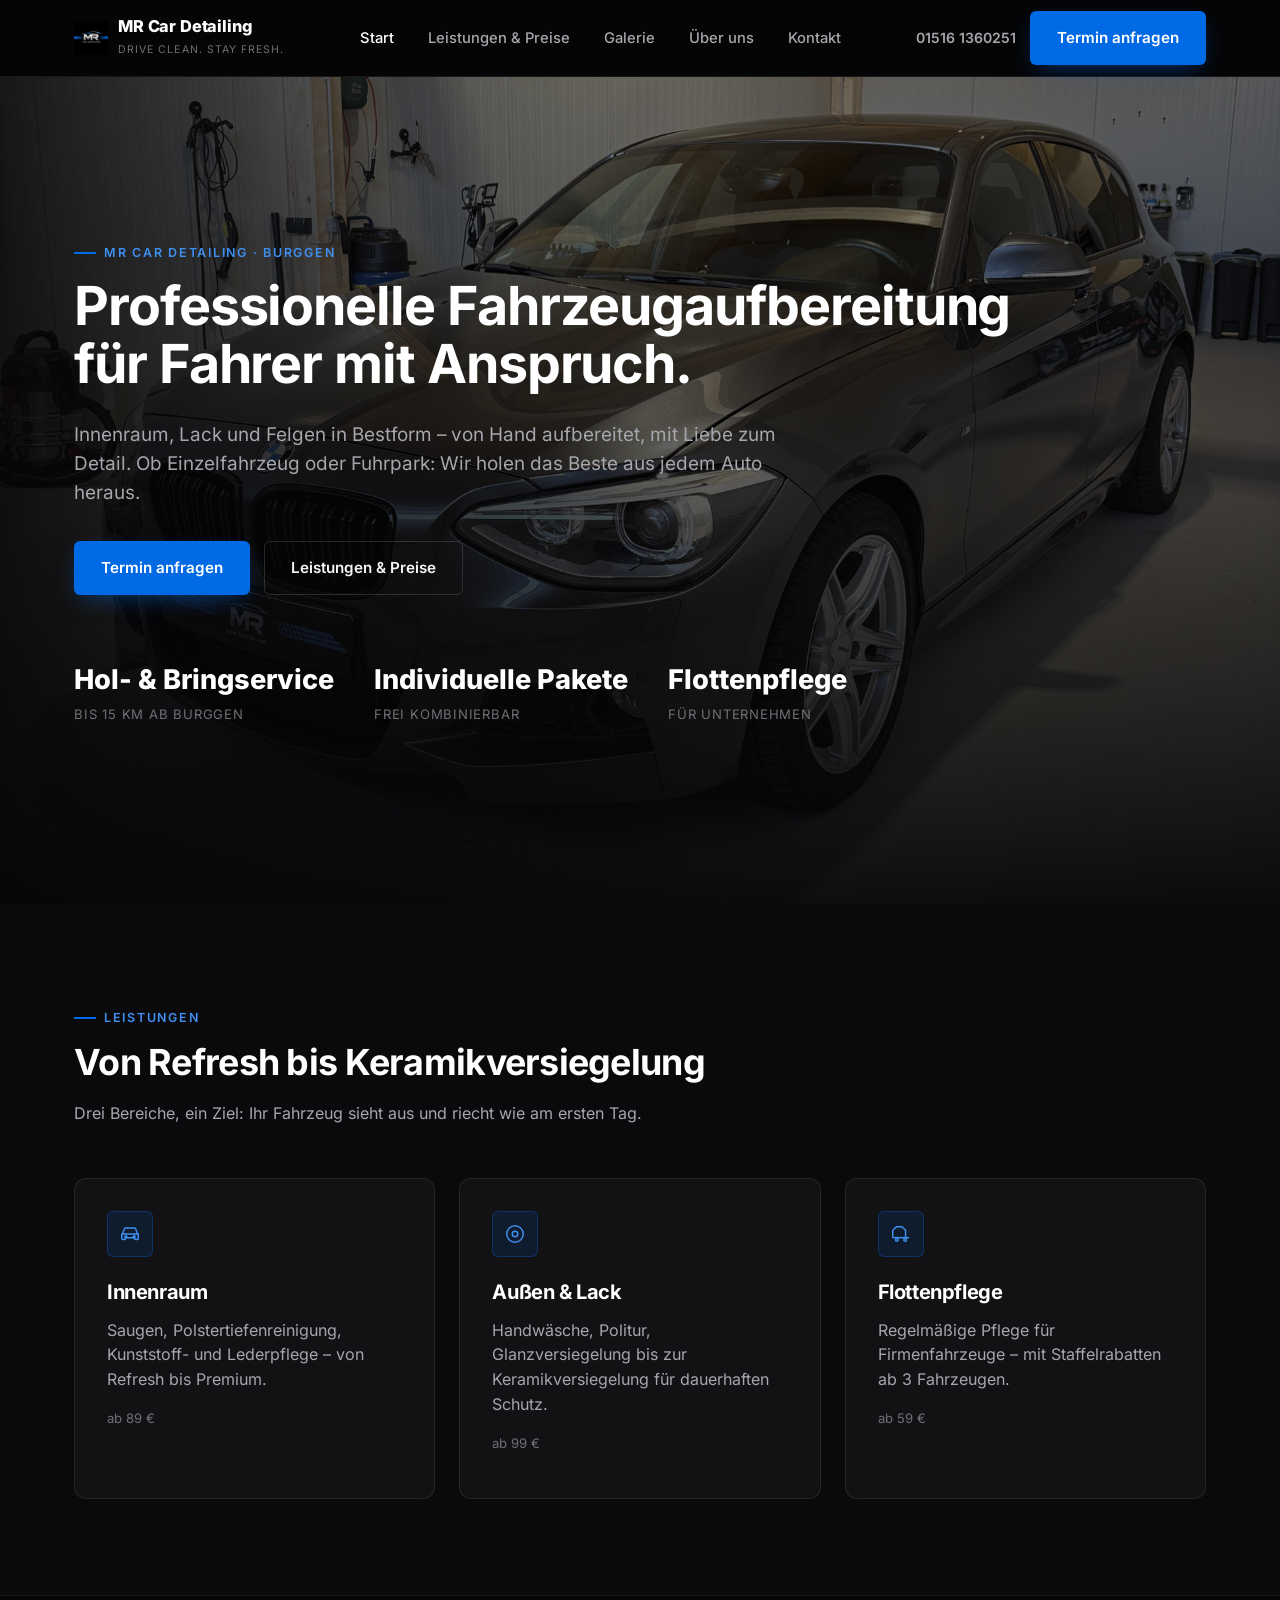
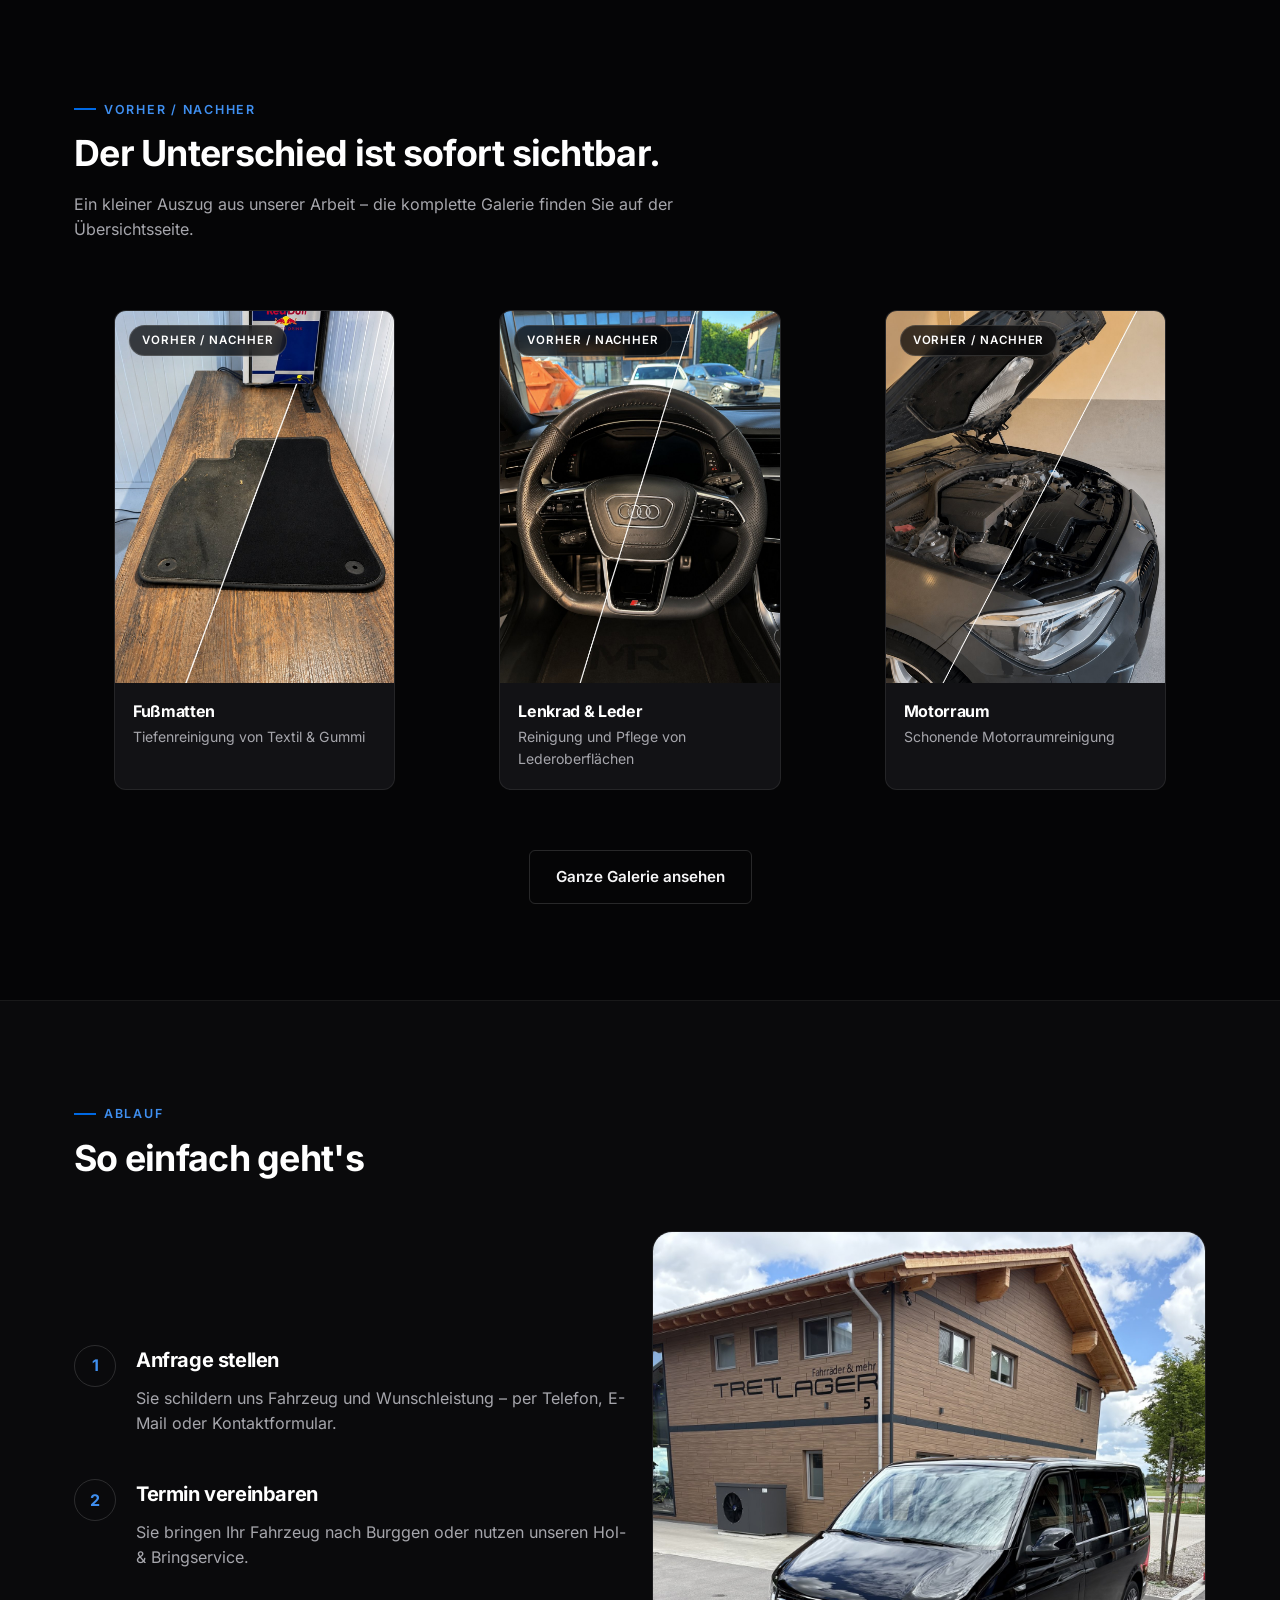
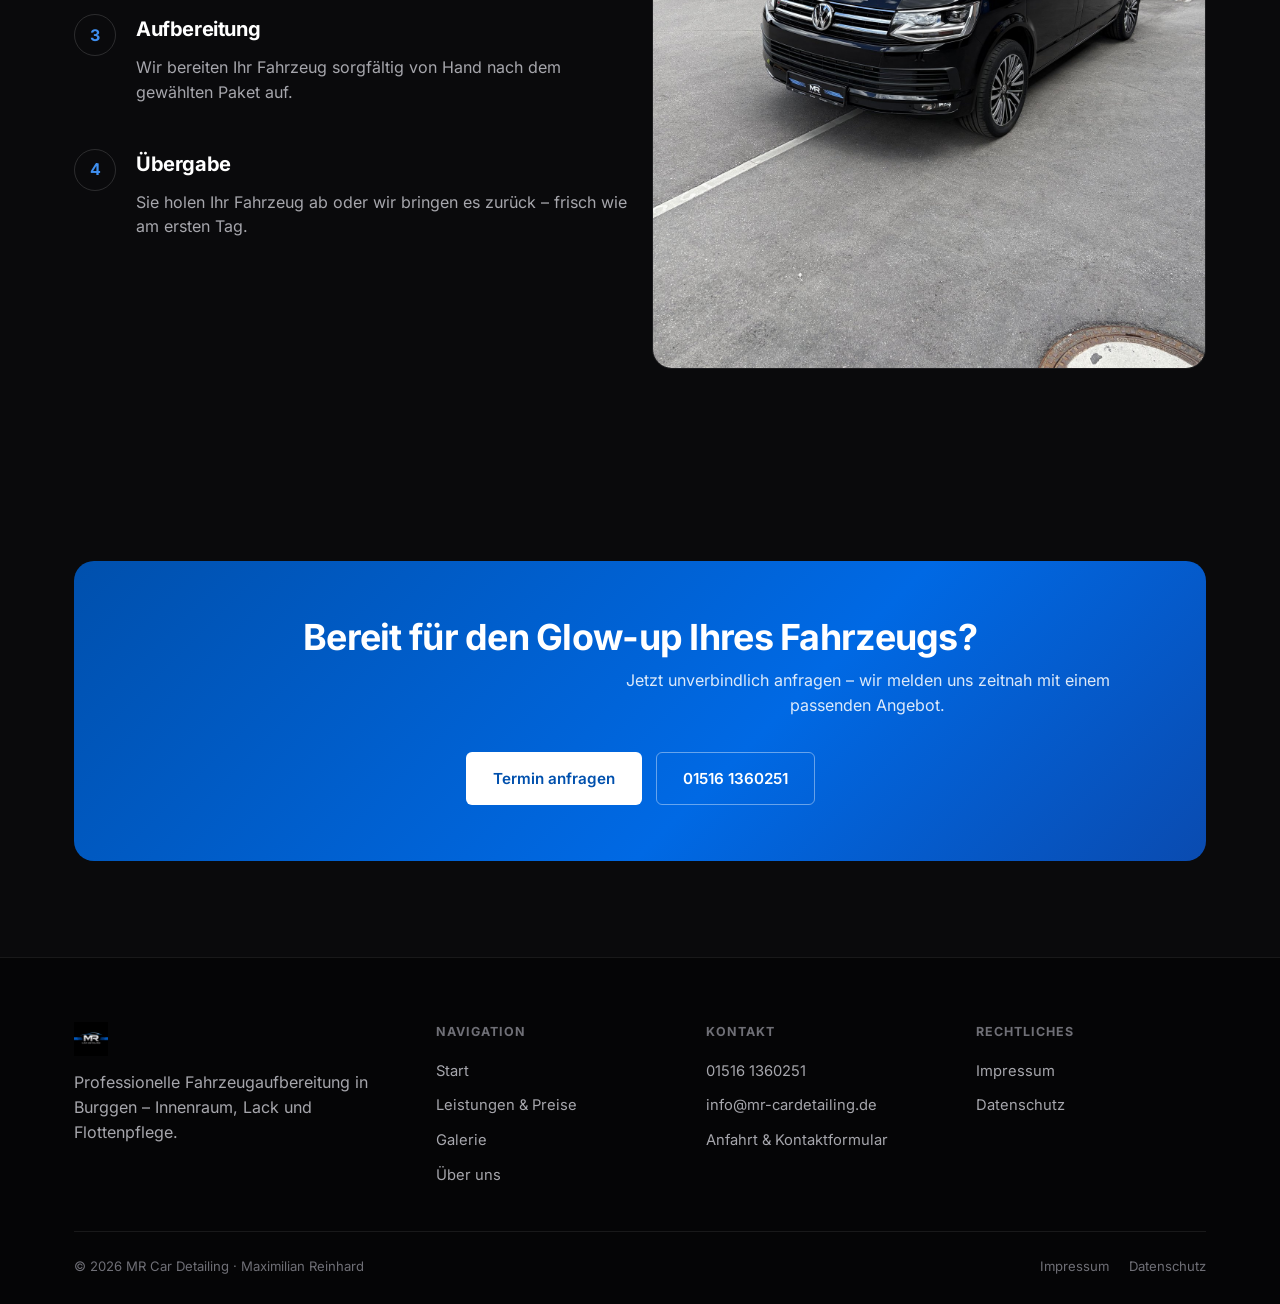
==== index.html @ b1532a8d "Add MR Car Detailing website Static HTML/CSS/JS site (no build step) with Start, Leistungen & Preise" ====
<!doctype html>
<html lang="de">
<head>
<meta charset="UTF-8">
<meta name="viewport" content="width=device-width, initial-scale=1.0">
<title>MR Car Detailing – Fahrzeugaufbereitung in Burggen</title>
<meta name="description" content="MR Car Detailing in Burggen: professionelle Innen- und Außenaufbereitung, Lackpflege, Keramikversiegelung und Flottenpflege. Mit Hol- & Bringservice.">
<link rel="icon" type="image/png" href="assets/img/logo/logo-dark.png">
<link rel="stylesheet" href="assets/css/fonts.css">
<link rel="stylesheet" href="assets/css/style.css">
</head>
<body>

<header class="site-header">
  <div class="container">
    <a href="index.html" class="brand">
      <img src="assets/img/logo/logo-dark.png" alt="MR Car Detailing Logo">
      <span class="stack">
        <span class="brand-name">MR Car Detailing</span>
        <span class="brand-tagline">Drive Clean. Stay Fresh.</span>
      </span>
    </a>
    <nav class="nav-links">
      <a href="index.html" class="active">Start</a>
      <a href="leistungen-preise.html">Leistungen &amp; Preise</a>
      <a href="galerie.html">Galerie</a>
      <a href="ueber-uns.html">Über uns</a>
      <a href="kontakt.html">Kontakt</a>
    </nav>
    <div class="nav-cta">
      <a class="nav-phone" href="tel:+4915161360251">01516 1360251</a>
      <a class="btn btn-primary" href="kontakt.html">Termin anfragen</a>
      <button class="nav-toggle" aria-label="Menü öffnen" aria-expanded="false">☰</button>
    </div>
  </div>
</header>
<div class="mobile-menu">
  <div class="container">
    <a href="index.html">Start</a>
    <a href="leistungen-preise.html">Leistungen &amp; Preise</a>
    <a href="galerie.html">Galerie</a>
    <a href="ueber-uns.html">Über uns</a>
    <a href="kontakt.html">Kontakt</a>
    <a href="tel:+4915161360251">01516 1360251</a>
  </div>
</div>

<main>

  <section class="hero">
    <div class="hero-bg">
      <img src="assets/img/hero/werkstatt-1.jpg" alt="Frisch aufbereitetes Fahrzeug in der Werkstatt von MR Car Detailing">
    </div>
    <div class="container hero-content">
      <span class="eyebrow">MR Car Detailing · Burggen</span>
      <h1>Professionelle Fahrzeugaufbereitung<br>für Fahrer mit Anspruch.</h1>
      <p class="lede">Innenraum, Lack und Felgen in Bestform – von Hand aufbereitet, mit Liebe zum Detail. Ob Einzelfahrzeug oder Fuhrpark: Wir holen das Beste aus jedem Auto heraus.</p>
      <div class="hero-actions">
        <a class="btn btn-primary" href="kontakt.html">Termin anfragen</a>
        <a class="btn btn-ghost" href="leistungen-preise.html">Leistungen &amp; Preise</a>
      </div>
      <div class="hero-stats">
        <div class="hero-stat"><strong>Hol- &amp; Bring­service</strong><span>bis 15 km ab Burggen</span></div>
        <div class="hero-stat"><strong>Individuelle Pakete</strong><span>frei kombinierbar</span></div>
        <div class="hero-stat"><strong>Flottenpflege</strong><span>für Unternehmen</span></div>
      </div>
    </div>
  </section>

  <section>
    <div class="container">
      <div class="section-head">
        <span class="eyebrow">Leistungen</span>
        <h2>Von Refresh bis Keramikversiegelung</h2>
        <p>Drei Bereiche, ein Ziel: Ihr Fahrzeug sieht aus und riecht wie am ersten Tag.</p>
      </div>
      <div class="grid grid-3">
        <div class="card">
          <div class="icon-badge">
            <svg viewBox="0 0 24 24" fill="none" stroke="currentColor" stroke-width="1.6"><path d="M4 12l1.5-5A2 2 0 0 1 7.4 5.5h9.2A2 2 0 0 1 18.5 7l1.5 5"/><path d="M3 12h18v5a1 1 0 0 1-1 1h-2a1 1 0 0 1-1-1v-1H7v1a1 1 0 0 1-1 1H4a1 1 0 0 1-1-1v-5Z"/><circle cx="7.5" cy="15" r="1"/><circle cx="16.5" cy="15" r="1"/></svg>
          </div>
          <h3>Innenraum</h3>
          <p>Saugen, Polstertiefenreinigung, Kunststoff- und Lederpflege – von Refresh bis Premium.</p>
          <p class="price-note">ab 89 €</p>
        </div>
        <div class="card">
          <div class="icon-badge">
            <svg viewBox="0 0 24 24" fill="none" stroke="currentColor" stroke-width="1.6"><circle cx="12" cy="12" r="9"/><circle cx="12" cy="12" r="3"/></svg>
          </div>
          <h3>Außen &amp; Lack</h3>
          <p>Handwäsche, Politur, Glanzversiegelung bis zur Keramikversiegelung für dauerhaften Schutz.</p>
          <p class="price-note">ab 99 €</p>
        </div>
        <div class="card">
          <div class="icon-badge">
            <svg viewBox="0 0 24 24" fill="none" stroke="currentColor" stroke-width="1.6"><path d="M3 16V8l4-4h6l4 4v8"/><path d="M3 16h18"/><circle cx="7.5" cy="18.5" r="1.5"/><circle cx="16.5" cy="18.5" r="1.5"/></svg>
          </div>
          <h3>Flottenpflege</h3>
          <p>Regelmäßige Pflege für Firmenfahrzeuge – mit Staffelrabatten ab 3 Fahrzeugen.</p>
          <p class="price-note">ab 59 €</p>
        </div>
      </div>
    </div>
  </section>

  <section class="section-alt">
    <div class="container">
      <div class="section-head">
        <span class="eyebrow">Vorher / Nachher</span>
        <h2>Der Unterschied ist sofort sichtbar.</h2>
        <p>Ein kleiner Auszug aus unserer Arbeit – die komplette Galerie finden Sie auf der Übersichtsseite.</p>
      </div>
      <div class="grid grid-3">
        <figure class="ba-figure">
          <span class="ba-tag">Vorher / Nachher</span>
          <img src="assets/img/gallery/vorher-nachher-fussmatte.jpg" alt="Fußmatte vor und nach der Aufbereitung">
          <figcaption class="ba-caption"><h3>Fußmatten</h3><p>Tiefenreinigung von Textil &amp; Gummi</p></figcaption>
        </figure>
        <figure class="ba-figure">
          <span class="ba-tag">Vorher / Nachher</span>
          <img src="assets/img/gallery/vorher-nachher-lenkrad.jpg" alt="Lenkrad vor und nach der Lederaufbereitung">
          <figcaption class="ba-caption"><h3>Lenkrad &amp; Leder</h3><p>Reinigung und Pflege von Lederoberflächen</p></figcaption>
        </figure>
        <figure class="ba-figure">
          <span class="ba-tag">Vorher / Nachher</span>
          <img src="assets/img/gallery/vorher-nachher-motorraum.jpg" alt="Motorraum vor und nach der Reinigung">
          <figcaption class="ba-caption"><h3>Motorraum</h3><p>Schonende Motorraumreinigung</p></figcaption>
        </figure>
      </div>
      <div class="text-center" style="margin-top:44px;">
        <a class="btn btn-ghost" href="galerie.html">Ganze Galerie ansehen</a>
      </div>
    </div>
  </section>

  <section>
    <div class="container">
      <div class="section-head">
        <span class="eyebrow">Ablauf</span>
        <h2>So einfach geht's</h2>
      </div>
      <div class="grid grid-2" style="align-items:center;">
        <div class="steps">
          <div class="step">
            <div class="step-num">1</div>
            <div><h3>Anfrage stellen</h3><p>Sie schildern uns Fahrzeug und Wunschleistung – per Telefon, E-Mail oder Kontaktformular.</p></div>
          </div>
          <div class="step">
            <div class="step-num">2</div>
            <div><h3>Termin vereinbaren</h3><p>Sie bringen Ihr Fahrzeug nach Burggen oder nutzen unseren Hol- &amp; Bringservice.</p></div>
          </div>
          <div class="step">
            <div class="step-num">3</div>
            <div><h3>Aufbereitung</h3><p>Wir bereiten Ihr Fahrzeug sorgfältig von Hand nach dem gewählten Paket auf.</p></div>
          </div>
          <div class="step">
            <div class="step-num">4</div>
            <div><h3>Übergabe</h3><p>Sie holen Ihr Fahrzeug ab oder wir bringen es zurück – frisch wie am ersten Tag.</p></div>
          </div>
        </div>
        <div class="wide-figure">
          <img src="assets/img/gallery/vw-aussen.jpg" alt="Aufbereitetes Fahrzeug von MR Car Detailing">
        </div>
      </div>
    </div>
  </section>

  <section>
    <div class="container">
      <div class="cta-band">
        <h2>Bereit für den Glow-up Ihres Fahrzeugs?</h2>
        <p>Jetzt unverbindlich anfragen – wir melden uns zeitnah mit einem passenden Angebot.</p>
        <div class="hero-actions" style="justify-content:center;">
          <a class="btn btn-primary" href="kontakt.html">Termin anfragen</a>
          <a class="btn btn-ghost" href="tel:+4915161360251">01516 1360251</a>
        </div>
      </div>
    </div>
  </section>

</main>

<footer class="site-footer">
  <div class="container">
    <div class="footer-grid">
      <div>
        <a href="index.html" class="brand" style="margin-bottom:14px;">
          <img src="assets/img/logo/logo-dark.png" alt="MR Car Detailing Logo">
        </a>
        <p style="max-width:32ch;">Professionelle Fahrzeugaufbereitung in Burggen – Innenraum, Lack und Flottenpflege.</p>
      </div>
      <div>
        <h4>Navigation</h4>
        <ul>
          <li><a href="index.html">Start</a></li>
          <li><a href="leistungen-preise.html">Leistungen &amp; Preise</a></li>
          <li><a href="galerie.html">Galerie</a></li>
          <li><a href="ueber-uns.html">Über uns</a></li>
        </ul>
      </div>
      <div>
        <h4>Kontakt</h4>
        <ul>
          <li><a href="tel:+4915161360251">01516 1360251</a></li>
          <li><a href="mailto:info@mr-cardetailing.de">info@mr-cardetailing.de</a></li>
          <li><a href="kontakt.html">Anfahrt &amp; Kontaktformular</a></li>
        </ul>
      </div>
      <div>
        <h4>Rechtliches</h4>
        <ul>
          <li><a href="impressum.html">Impressum</a></li>
          <li><a href="datenschutz.html">Datenschutz</a></li>
        </ul>
      </div>
    </div>
    <div class="footer-bottom">
      <span>© <span id="year"></span> MR Car Detailing · Maximilian Reinhard</span>
      <nav><a href="impressum.html">Impressum</a><a href="datenschutz.html">Datenschutz</a></nav>
    </div>
  </div>
</footer>

<script>document.getElementById("year").textContent = new Date().getFullYear();</script>
<script src="assets/js/main.js"></script>
</body>
</html>
---- assets/css/fonts.css ----
/* Inter — self-hosted (SIL OFL 1.1, see assets/fonts/OFL.txt), variable font instanced per weight */
@font-face {
  font-family: "Inter";
  font-style: normal;
  font-weight: 300 800;
  font-display: swap;
  src: url("../fonts/inter-latin.woff2") format("woff2");
  unicode-range: U+0000-00FF, U+0131, U+0152-0153, U+02BB-02BC, U+02C6, U+02DA, U+02DC, U+2000-206F, U+2074, U+20AC, U+2122, U+2191, U+2193, U+2212, U+2215, U+FEFF, U+FFFD;
}
@font-face {
  font-family: "Inter";
  font-style: normal;
  font-weight: 300 800;
  font-display: swap;
  src: url("../fonts/inter-latin-ext.woff2") format("woff2");
  unicode-range: U+0100-024F, U+0259, U+1E00-1EFF, U+2020, U+20A0-20AB, U+20AD-20CF, U+2113, U+2C60-2C7F, U+A720-A7FF;
}
---- assets/css/style.css ----
/* ===========================================================
   MR Car Detailing — Design Tokens & Base Styles
   =========================================================== */

:root {
  /* Brand colors (extracted from logo) */
  --brand-blue: #0069e4;
  --brand-blue-light: #3f8ff0;
  --brand-blue-dark: #0050ad;
  --chrome-100: #f2f2f3;
  --chrome-300: #d6d6d9;
  --chrome-500: #a9a9ae;

  /* Surface tones — avoid pure #000 to prevent OLED smear / keep depth */
  --bg-deep: #050506;
  --bg-base: #0a0a0c;
  --bg-elevated: #121215;
  --bg-elevated-2: #1a1a1e;
  --border-hairline: rgba(255, 255, 255, 0.08);
  --border-hairline-strong: rgba(255, 255, 255, 0.14);

  --fg: #f5f5f6;
  --fg-muted: #a6a6ac;
  --fg-faint: #6f6f76;

  --radius-sm: 6px;
  --radius-md: 12px;
  --radius-lg: 20px;

  --shadow-card: 0 1px 2px rgba(0, 0, 0, 0.4), 0 12px 32px -12px rgba(0, 0, 0, 0.55);
  --ease: cubic-bezier(0.16, 1, 0.3, 1);

  --container: 1180px;

  font-family: "Inter", -apple-system, BlinkMacSystemFont, "Segoe UI", sans-serif;
}

* { box-sizing: border-box; }
html { scroll-behavior: smooth; }

body {
  margin: 0;
  background: var(--bg-base);
  color: var(--fg);
  font-family: "Inter", -apple-system, BlinkMacSystemFont, "Segoe UI", sans-serif;
  -webkit-font-smoothing: antialiased;
  line-height: 1.55;
}

img { max-width: 100%; display: block; }

a { color: inherit; text-decoration: none; }

.container {
  width: 100%;
  max-width: var(--container);
  margin-inline: auto;
  padding-inline: 24px;
}

h1, h2, h3, h4 {
  font-weight: 700;
  letter-spacing: -0.02em;
  margin: 0 0 0.5em;
  color: #ffffff;
}

h1 { font-size: clamp(2.1rem, 4.2vw, 3.4rem); line-height: 1.08; }
h2 { font-size: clamp(1.6rem, 2.8vw, 2.3rem); line-height: 1.15; }
h3 { font-size: 1.25rem; }

p { color: var(--fg-muted); margin: 0 0 1em; }

.eyebrow {
  display: inline-flex;
  align-items: center;
  gap: 8px;
  font-size: 0.78rem;
  font-weight: 600;
  letter-spacing: 0.14em;
  text-transform: uppercase;
  color: var(--brand-blue-light);
  margin-bottom: 14px;
}
.eyebrow::before {
  content: "";
  width: 22px;
  height: 2px;
  background: var(--brand-blue);
  display: inline-block;
}

.lede {
  font-size: 1.1rem;
  color: var(--fg-muted);
  max-width: 60ch;
}

/* ---------- Buttons ---------- */
.btn {
  display: inline-flex;
  align-items: center;
  justify-content: center;
  gap: 8px;
  padding: 14px 26px;
  border-radius: var(--radius-sm);
  font-weight: 600;
  font-size: 0.95rem;
  border: 1px solid transparent;
  cursor: pointer;
  transition: transform 0.2s var(--ease), background 0.2s var(--ease), border-color 0.2s var(--ease), color .2s var(--ease);
  white-space: nowrap;
}
.btn:active { transform: scale(0.97); }

.btn-primary {
  background: var(--brand-blue);
  color: #fff;
  box-shadow: 0 8px 24px -8px rgba(0, 105, 228, 0.55);
}
.btn-primary:hover { background: var(--brand-blue-light); }

.btn-ghost {
  background: transparent;
  border-color: var(--border-hairline-strong);
  color: var(--fg);
}
.btn-ghost:hover { border-color: var(--brand-blue-light); color: var(--brand-blue-light); }

.btn-block { width: 100%; }

/* ---------- Header ---------- */
.site-header {
  position: sticky;
  top: 0;
  z-index: 50;
  background: rgba(5, 5, 6, 0.78);
  backdrop-filter: blur(14px) saturate(140%);
  border-bottom: 1px solid var(--border-hairline);
}
.site-header .container {
  display: flex;
  align-items: center;
  justify-content: space-between;
  height: 76px;
}
.brand { display: flex; align-items: center; gap: 10px; }
.brand img { height: 34px; width: auto; }
.brand-name {
  font-weight: 800;
  font-size: 1.02rem;
  letter-spacing: -0.01em;
  color: #fff;
  line-height: 1.1;
}
.brand-tagline {
  font-size: 0.66rem;
  color: var(--fg-faint);
  text-transform: uppercase;
  letter-spacing: 0.1em;
}

.nav-links {
  display: flex;
  align-items: center;
  gap: 2px;
}
.nav-links a {
  padding: 10px 16px;
  font-size: 0.92rem;
  font-weight: 500;
  color: var(--fg-muted);
  border-radius: var(--radius-sm);
  transition: color .2s var(--ease), background .2s var(--ease);
}
.nav-links a:hover { color: #fff; background: var(--bg-elevated); }
.nav-links a.active { color: #fff; }

.nav-cta { display: flex; align-items: center; gap: 14px; }
.nav-phone {
  display: none;
  font-size: 0.88rem;
  font-weight: 600;
  color: var(--fg-muted);
}

.nav-toggle {
  display: none;
  background: none;
  border: 1px solid var(--border-hairline-strong);
  border-radius: var(--radius-sm);
  width: 42px;
  height: 42px;
  color: #fff;
  font-size: 1.2rem;
  cursor: pointer;
}

@media (min-width: 860px) {
  .nav-phone { display: inline; }
}

@media (max-width: 900px) {
  .nav-links { display: none; }
  .nav-toggle { display: inline-flex; align-items: center; justify-content: center; }
}

.mobile-menu {
  display: none;
  border-bottom: 1px solid var(--border-hairline);
  background: var(--bg-deep);
}
.mobile-menu.open { display: block; }
.mobile-menu .container { padding-block: 10px; display: flex; flex-direction: column; }
.mobile-menu a {
  padding: 14px 4px;
  border-bottom: 1px solid var(--border-hairline);
  font-weight: 500;
  color: var(--fg-muted);
}
.mobile-menu a:last-child { border-bottom: none; }

/* ---------- Sections ---------- */
section { padding: 96px 0; }
.section-tight { padding: 64px 0; }
.section-alt { background: var(--bg-deep); border-top: 1px solid var(--border-hairline); border-bottom: 1px solid var(--border-hairline); }

.section-head { max-width: 640px; margin-bottom: 52px; }
.section-head.center { margin-inline: auto; text-align: center; }
.section-head.center .eyebrow::before { display: none; }

/* ---------- Hero ---------- */
.hero {
  position: relative;
  min-height: 92vh;
  display: flex;
  align-items: center;
  overflow: hidden;
  padding-top: 76px;
}
.hero-bg {
  position: absolute;
  inset: 0;
  z-index: 0;
}
.hero-bg img {
  width: 100%;
  height: 100%;
  object-fit: cover;
  object-position: center 60%;
}
.hero-bg::after {
  content: "";
  position: absolute;
  inset: 0;
  background:
    linear-gradient(180deg, rgba(5,5,6,0.32) 0%, rgba(5,5,6,0.55) 45%, rgba(5,5,6,0.95) 100%),
    linear-gradient(90deg, rgba(5,5,6,0.88) 0%, rgba(5,5,6,0.15) 55%, rgba(5,5,6,0.4) 100%);
}
.hero-content { position: relative; z-index: 1; padding-block: 40px; }
.hero-content .lede { font-size: 1.18rem; }
.hero-actions { display: flex; gap: 14px; margin-top: 34px; flex-wrap: wrap; }

.hero-stats {
  display: flex;
  gap: 40px;
  margin-top: 64px;
  flex-wrap: wrap;
}
.hero-stat strong {
  display: block;
  font-size: 1.7rem;
  font-weight: 800;
  color: #fff;
}
.hero-stat span {
  font-size: 0.82rem;
  color: var(--fg-faint);
  text-transform: uppercase;
  letter-spacing: 0.06em;
}

/* ---------- Cards / Grids ---------- */
.grid { display: grid; gap: 24px; }
.grid-3 { grid-template-columns: repeat(3, 1fr); }
.grid-2 { grid-template-columns: repeat(2, 1fr); }
@media (max-width: 860px) {
  .grid-3 { grid-template-columns: 1fr; }
  .grid-2 { grid-template-columns: 1fr; }
}

.card {
  background: var(--bg-elevated);
  border: 1px solid var(--border-hairline);
  border-radius: var(--radius-md);
  padding: 32px;
  transition: border-color .25s var(--ease), transform .25s var(--ease);
}
.card:hover { border-color: var(--border-hairline-strong); transform: translateY(-2px); }

.icon-badge {
  width: 46px;
  height: 46px;
  border-radius: var(--radius-sm);
  background: rgba(0, 105, 228, 0.12);
  border: 1px solid rgba(0, 105, 228, 0.3);
  display: flex;
  align-items: center;
  justify-content: center;
  color: var(--brand-blue-light);
  margin-bottom: 20px;
}
.icon-badge svg { width: 22px; height: 22px; }

/* ---------- Before / After ---------- */
.ba-figure {
  position: relative;
  border-radius: var(--radius-md);
  overflow: hidden;
  border: 1px solid var(--border-hairline);
  background: var(--bg-elevated);
}
.ba-figure img { width: 100%; aspect-ratio: 3/4; object-fit: cover; }
.ba-tag {
  position: absolute;
  top: 14px;
  left: 14px;
  background: rgba(5,5,6,0.72);
  backdrop-filter: blur(6px);
  border: 1px solid var(--border-hairline-strong);
  color: #fff;
  font-size: 0.72rem;
  font-weight: 600;
  letter-spacing: 0.08em;
  text-transform: uppercase;
  padding: 6px 12px;
  border-radius: 100px;
}
.ba-tag.after { left: auto; right: 14px; background: rgba(0, 105, 228, 0.85); border-color: transparent; }
.ba-caption { padding: 16px 18px 20px; }
.ba-caption h3 { font-size: 1rem; margin-bottom: 2px; }
.ba-caption p { font-size: 0.88rem; margin: 0; }

.wide-figure { border-radius: var(--radius-lg); overflow: hidden; border: 1px solid var(--border-hairline); }
.wide-figure img { width: 100%; object-fit: cover; }

/* ---------- Pricing ---------- */
.price-table {
  width: 100%;
  border-collapse: collapse;
  background: var(--bg-elevated);
  border: 1px solid var(--border-hairline);
  border-radius: var(--radius-md);
  overflow: hidden;
}
.price-table caption {
  text-align: left;
  padding: 22px 26px 4px;
  font-weight: 700;
  font-size: 1.05rem;
  color: #fff;
}
.price-table th, .price-table td {
  text-align: left;
  padding: 16px 26px;
  border-top: 1px solid var(--border-hairline);
  font-size: 0.95rem;
}
.price-table thead th {
  color: var(--fg-faint);
  font-weight: 500;
  font-size: 0.78rem;
  text-transform: uppercase;
  letter-spacing: 0.06em;
  border-top: none;
}
.price-table td.price {
  text-align: right;
  font-weight: 700;
  color: #fff;
  font-variant-numeric: tabular-nums;
  white-space: nowrap;
}
.price-table td.name { color: var(--fg); font-weight: 500; }
.price-note { font-size: 0.82rem; color: var(--fg-faint); margin-top: 4px; }

.price-block { margin-bottom: 40px; }
.price-block:last-child { margin-bottom: 0; }

.tag-list { display: flex; flex-wrap: wrap; gap: 10px; margin-top: 18px; }
.tag-chip {
  font-size: 0.85rem;
  padding: 9px 16px;
  border-radius: 100px;
  background: var(--bg-elevated);
  border: 1px solid var(--border-hairline);
  color: var(--fg-muted);
}
.tag-chip strong { color: #fff; font-weight: 700; }

/* ---------- Steps ---------- */
.steps { counter-reset: step; display: grid; gap: 28px; }
.step { display: flex; gap: 20px; }
.step-num {
  flex: none;
  width: 42px;
  height: 42px;
  border-radius: 50%;
  border: 1px solid var(--border-hairline-strong);
  display: flex;
  align-items: center;
  justify-content: center;
  font-weight: 700;
  color: var(--brand-blue-light);
}

/* ---------- CTA band ---------- */
.cta-band {
  background: linear-gradient(135deg, var(--brand-blue-dark), var(--brand-blue) 60%, #0a4bb0);
  border-radius: var(--radius-lg);
  padding: 56px;
  text-align: center;
  position: relative;
  overflow: hidden;
}
.cta-band h2 { color: #fff; margin-bottom: 10px; }
.cta-band p { color: rgba(255,255,255,0.86); max-width: 52ch; margin-inline: auto 1.4em; }
.cta-band .btn-primary { background: #fff; color: var(--brand-blue-dark); box-shadow: none; }
.cta-band .btn-primary:hover { background: var(--chrome-100); }
.cta-band .btn-ghost { border-color: rgba(255,255,255,0.4); color: #fff; }
.cta-band .btn-ghost:hover { border-color: #fff; color: #fff; background: rgba(255,255,255,0.08); }

/* ---------- Footer ---------- */
.site-footer {
  border-top: 1px solid var(--border-hairline);
  background: var(--bg-deep);
  padding: 64px 0 28px;
}
.footer-grid {
  display: grid;
  grid-template-columns: 1.4fr 1fr 1fr 1fr;
  gap: 40px;
  padding-bottom: 44px;
}
@media (max-width: 860px) {
  .footer-grid { grid-template-columns: 1fr 1fr; }
}
.footer-grid h4 {
  color: var(--fg-faint);
  font-size: 0.78rem;
  text-transform: uppercase;
  letter-spacing: 0.08em;
  margin-bottom: 16px;
}
.footer-grid ul { list-style: none; margin: 0; padding: 0; display: flex; flex-direction: column; gap: 10px; }
.footer-grid a { color: var(--fg-muted); font-size: 0.92rem; }
.footer-grid a:hover { color: #fff; }
.footer-bottom {
  border-top: 1px solid var(--border-hairline);
  padding-top: 24px;
  display: flex;
  justify-content: space-between;
  flex-wrap: wrap;
  gap: 12px;
  font-size: 0.82rem;
  color: var(--fg-faint);
}
.footer-bottom a { color: var(--fg-faint); }
.footer-bottom a:hover { color: #fff; }
.footer-bottom nav { display: flex; gap: 20px; flex-wrap: wrap; }

/* ---------- Page header (inner pages) ---------- */
.page-header {
  padding: 168px 0 64px;
  border-bottom: 1px solid var(--border-hairline);
  background:
    radial-gradient(ellipse 900px 500px at 15% 0%, rgba(0,105,228,0.16), transparent 60%),
    var(--bg-deep);
}
.breadcrumb { font-size: 0.85rem; color: var(--fg-faint); margin-bottom: 18px; }
.breadcrumb a:hover { color: var(--brand-blue-light); }

/* ---------- Legal pages ---------- */
.legal-content { max-width: 760px; }
.legal-content h2 { margin-top: 2em; font-size: 1.35rem; }
.legal-content h3 { margin-top: 1.4em; font-size: 1.05rem; color: #fff; }
.legal-content p, .legal-content li { color: var(--fg-muted); }
.legal-content ul { padding-left: 1.2em; }
.legal-content a { color: var(--brand-blue-light); text-decoration: underline; text-underline-offset: 3px; }

/* ---------- Contact page ---------- */
.contact-grid {
  display: grid;
  grid-template-columns: 1fr 1fr;
  gap: 48px;
  align-items: start;
}
@media (max-width: 900px) { .contact-grid { grid-template-columns: 1fr; } }

.info-row { display: flex; gap: 16px; padding: 18px 0; border-top: 1px solid var(--border-hairline); }
.info-row:first-child { border-top: none; }
.info-row .icon-badge { margin-bottom: 0; }
.info-row h3 { margin-bottom: 2px; font-size: 0.98rem; }
.info-row p { margin: 0; font-size: 0.92rem; }

form.contact-form { display: grid; gap: 16px; }
.form-row { display: grid; grid-template-columns: 1fr 1fr; gap: 16px; }
@media (max-width: 560px) { .form-row { grid-template-columns: 1fr; } }
label { font-size: 0.85rem; font-weight: 500; color: var(--fg-muted); display: block; margin-bottom: 6px; }
input, select, textarea {
  width: 100%;
  background: var(--bg-elevated);
  border: 1px solid var(--border-hairline-strong);
  border-radius: var(--radius-sm);
  padding: 13px 14px;
  color: #fff;
  font-family: inherit;
  font-size: 0.95rem;
}
input:focus, select:focus, textarea:focus {
  outline: none;
  border-color: var(--brand-blue);
  box-shadow: 0 0 0 3px rgba(0,105,228,0.22);
}
textarea { resize: vertical; min-height: 120px; }
.form-note { font-size: 0.8rem; color: var(--fg-faint); }

/* ---------- Utilities ---------- */
.mt-0 { margin-top: 0; }
.text-center { text-align: center; }
.stack { display: flex; flex-direction: column; gap: 6px; }
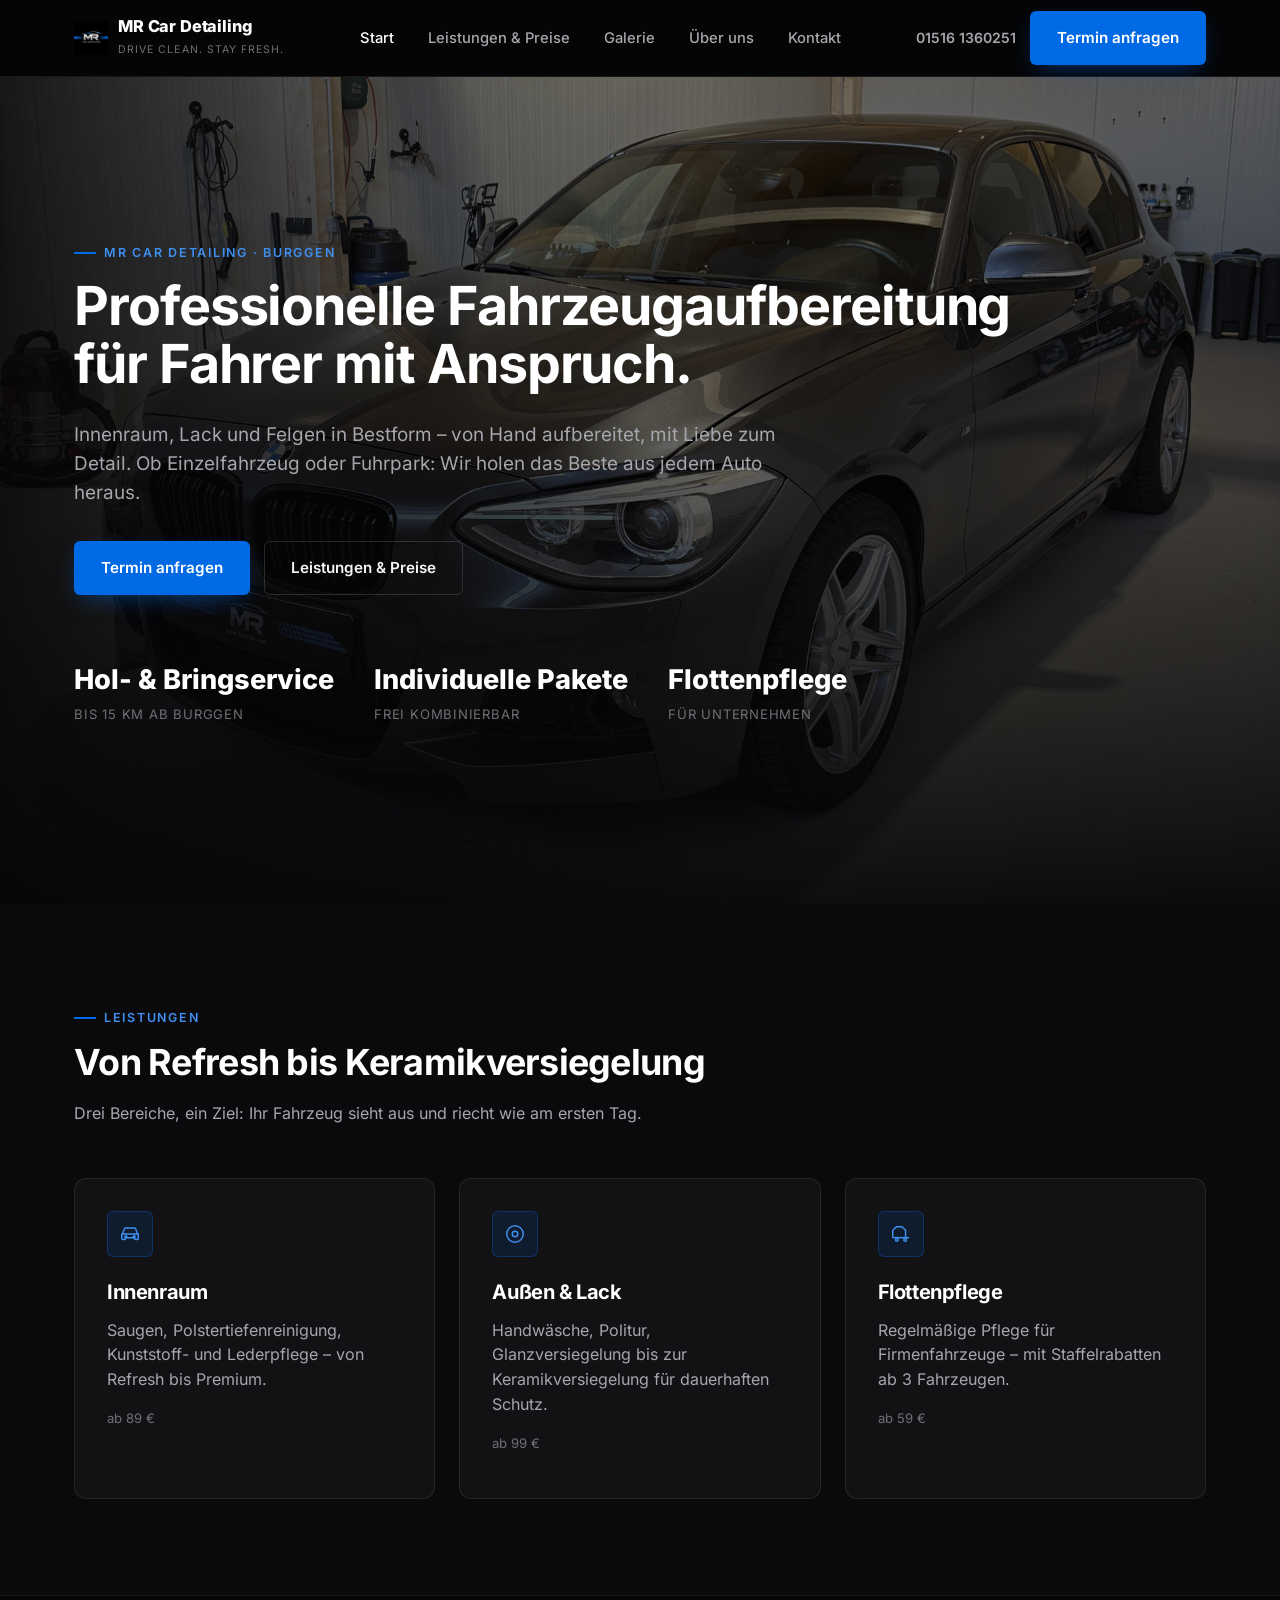
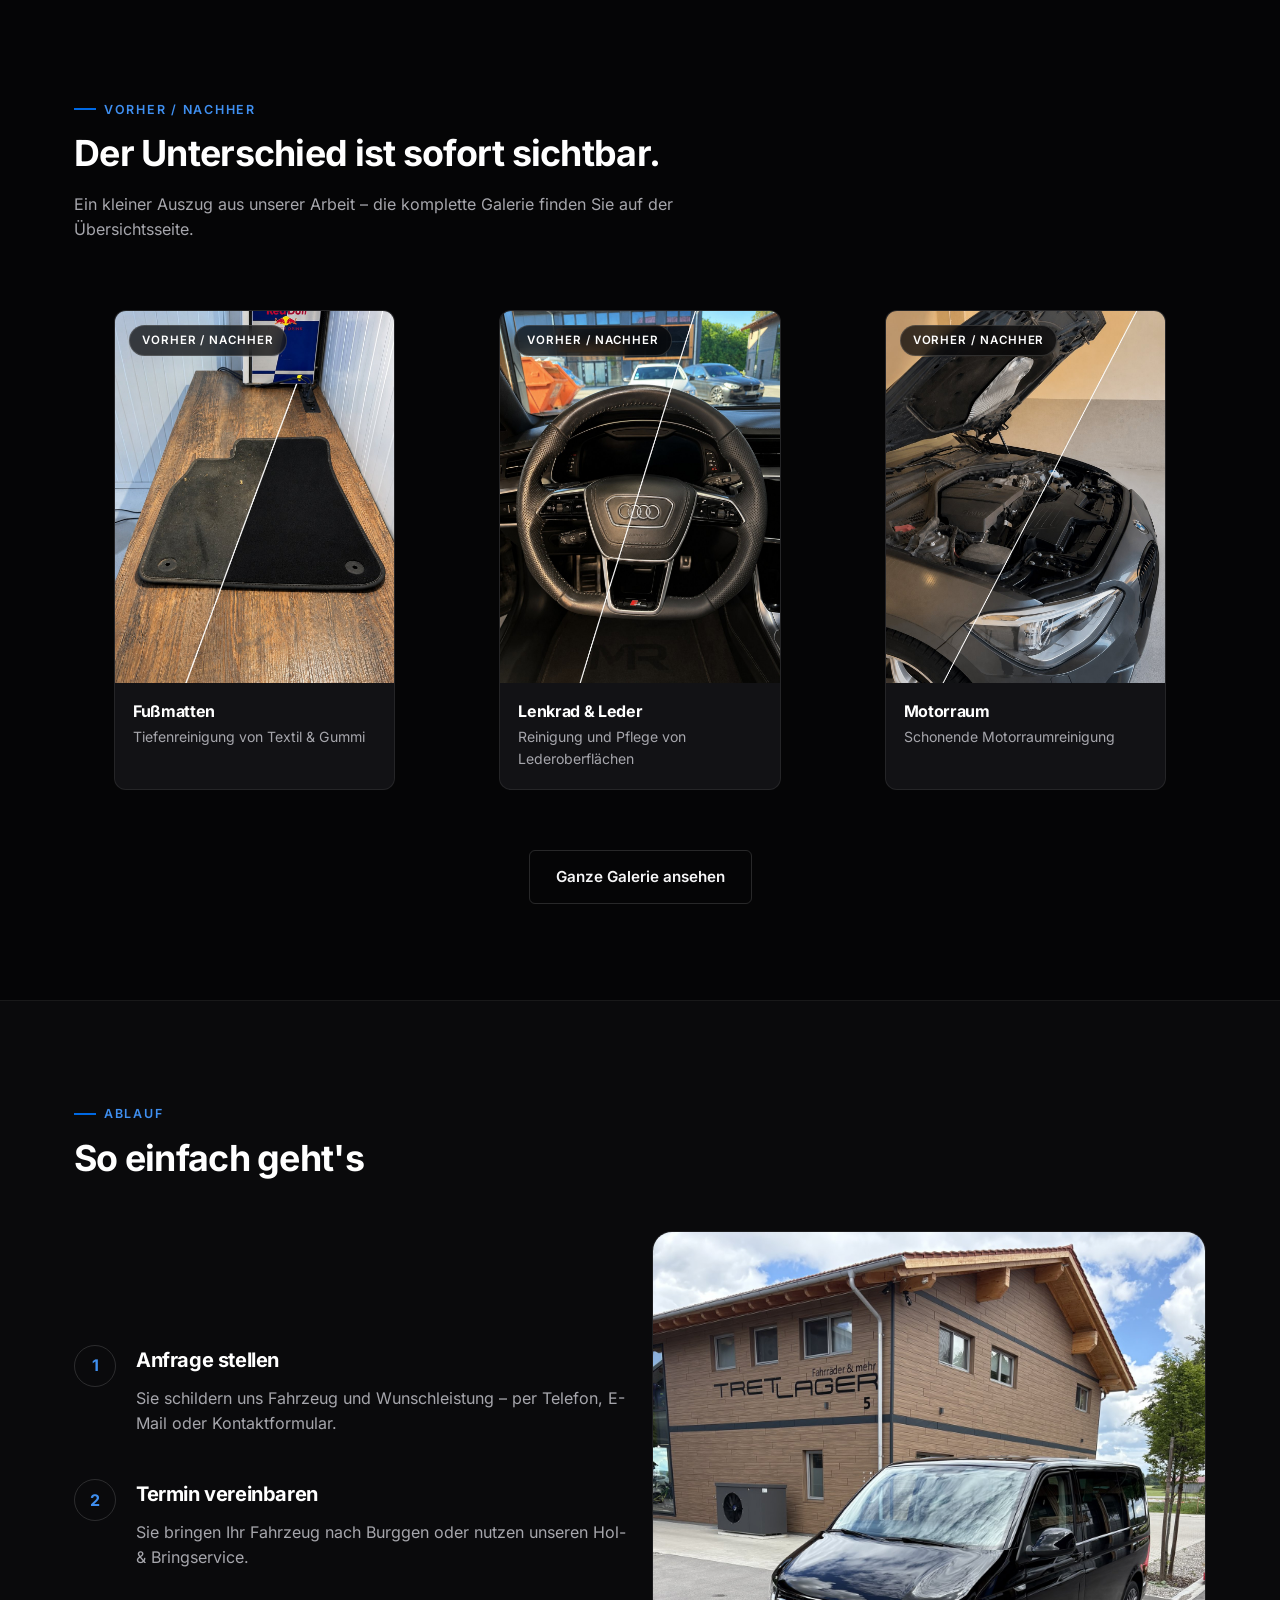
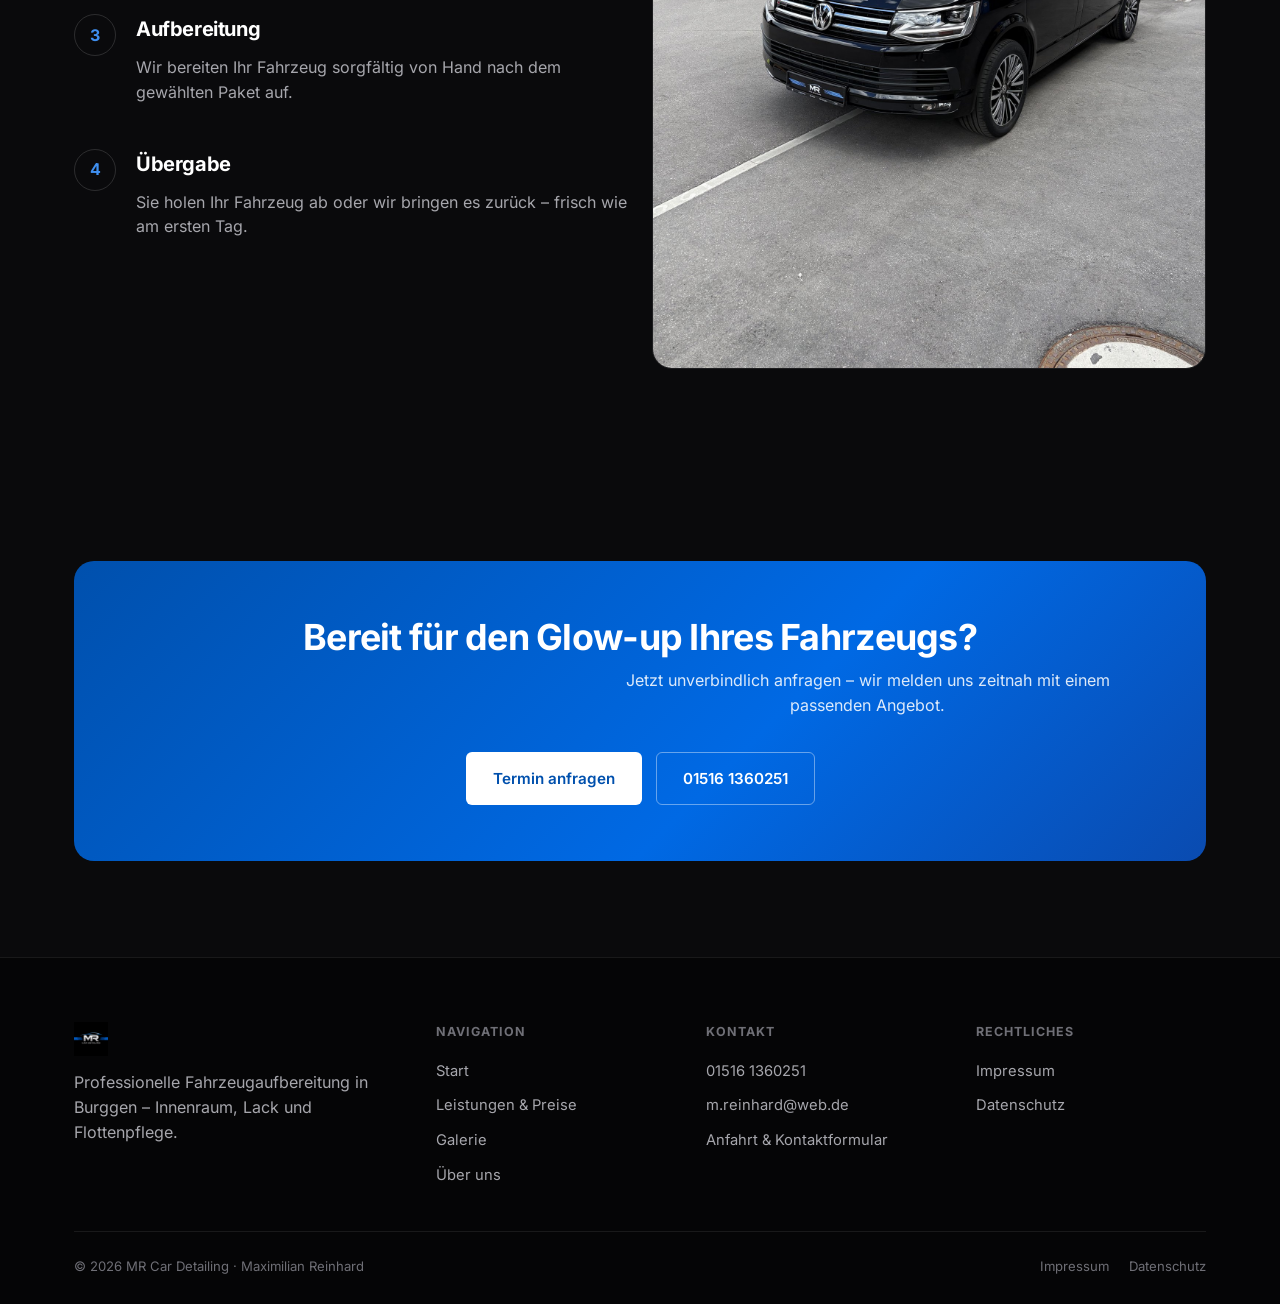
==== commit 40cecc67: "Add real contact email and opening hours Replace placeholder email with m.reinhard@web.de across all" ====
--- a/index.html
+++ b/index.html
@@ -8,6 +8,28 @@
 <link rel="icon" type="image/png" href="assets/img/logo/logo-dark.png">
 <link rel="stylesheet" href="assets/css/fonts.css">
 <link rel="stylesheet" href="assets/css/style.css">
+<script type="application/ld+json">
+{
+  "@context": "https://schema.org",
+  "@type": "AutomotiveBusiness",
+  "name": "MR Car Detailing",
+  "image": "assets/img/logo/logo-dark.png",
+  "telephone": "+4915161360251",
+  "email": "m.reinhard@web.de",
+  "address": {
+    "@type": "PostalAddress",
+    "streetAddress": "Energiepark 7",
+    "postalCode": "86977",
+    "addressLocality": "Burggen",
+    "addressCountry": "DE"
+  },
+  "openingHoursSpecification": [
+    { "@type": "OpeningHoursSpecification", "dayOfWeek": ["Tuesday","Wednesday","Thursday","Friday"], "opens": "09:00", "closes": "19:00" },
+    { "@type": "OpeningHoursSpecification", "dayOfWeek": "Saturday", "opens": "08:00", "closes": "16:00" }
+  ],
+  "priceRange": "€€"
+}
+</script>
 </head>
 <body>
 
@@ -202,7 +224,7 @@
         <h4>Kontakt</h4>
         <ul>
           <li><a href="tel:+4915161360251">01516 1360251</a></li>
-          <li><a href="mailto:info@mr-cardetailing.de">info@mr-cardetailing.de</a></li>
+          <li><a href="mailto:m.reinhard@web.de">m.reinhard@web.de</a></li>
           <li><a href="kontakt.html">Anfahrt &amp; Kontaktformular</a></li>
         </ul>
       </div>
--- a/assets/css/style.css
+++ b/assets/css/style.css
@@ -503,6 +503,10 @@
 .info-row h3 { margin-bottom: 2px; font-size: 0.98rem; }
 .info-row p { margin: 0; font-size: 0.92rem; }
 
+.hours-list { display: flex; flex-direction: column; gap: 5px; margin-top: 6px; }
+.hours-row { display: flex; justify-content: space-between; gap: 20px; font-size: 0.92rem; color: var(--fg-muted); }
+.hours-row span:last-child { color: #fff; font-weight: 500; text-align: right; }
+
 form.contact-form { display: grid; gap: 16px; }
 .form-row { display: grid; grid-template-columns: 1fr 1fr; gap: 16px; }
 @media (max-width: 560px) { .form-row { grid-template-columns: 1fr; } }
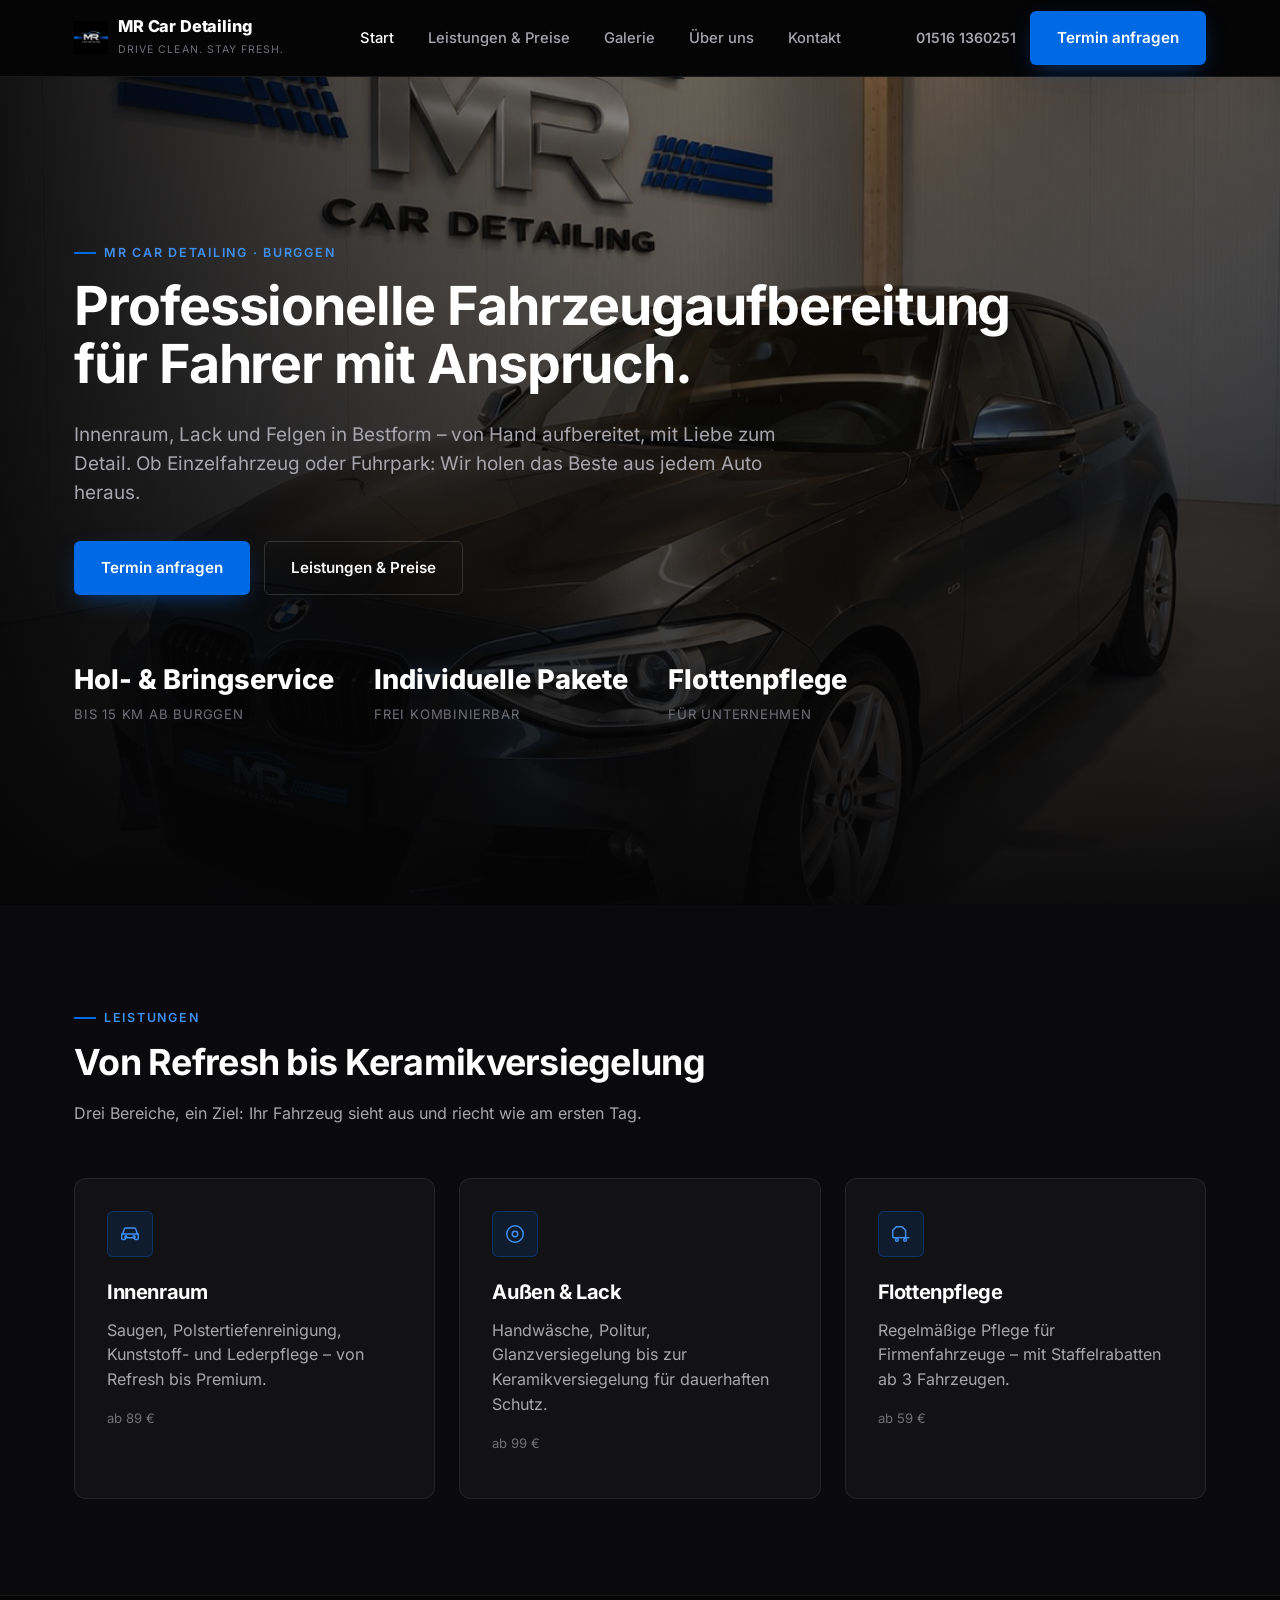
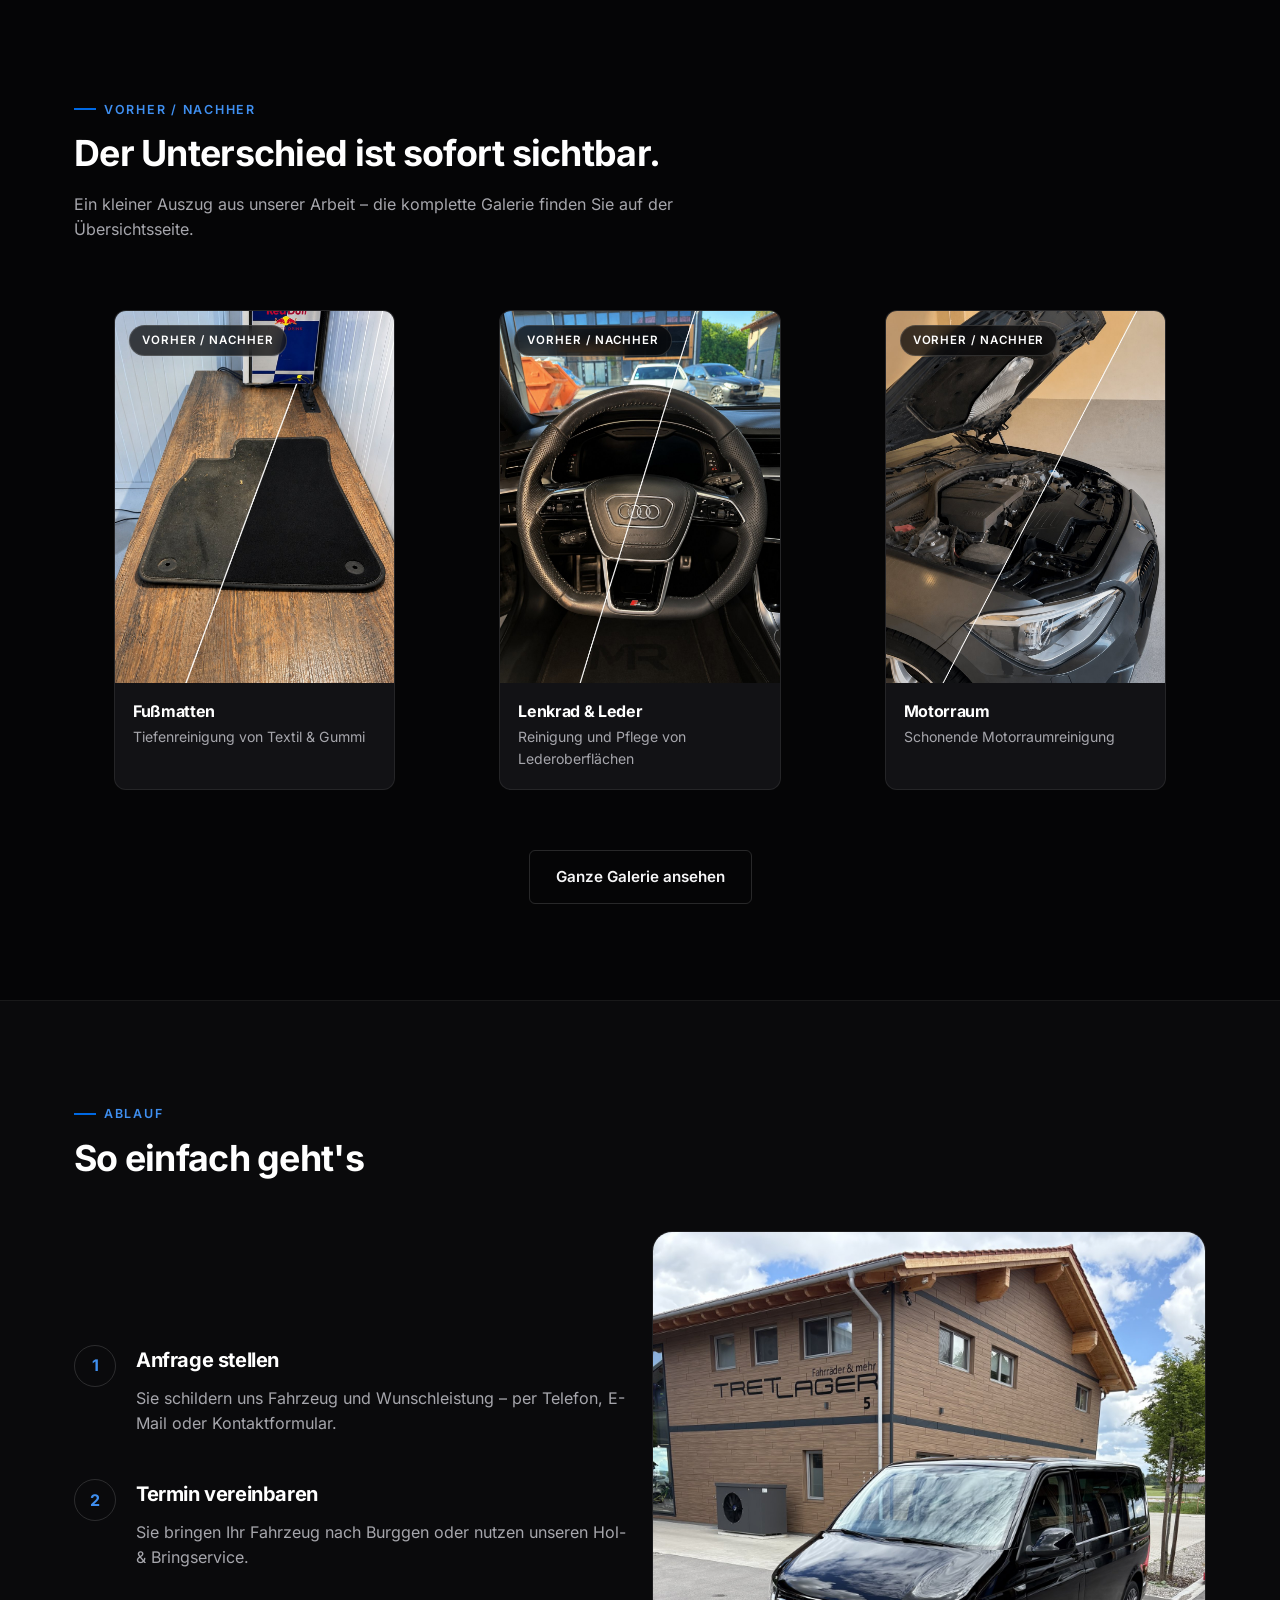
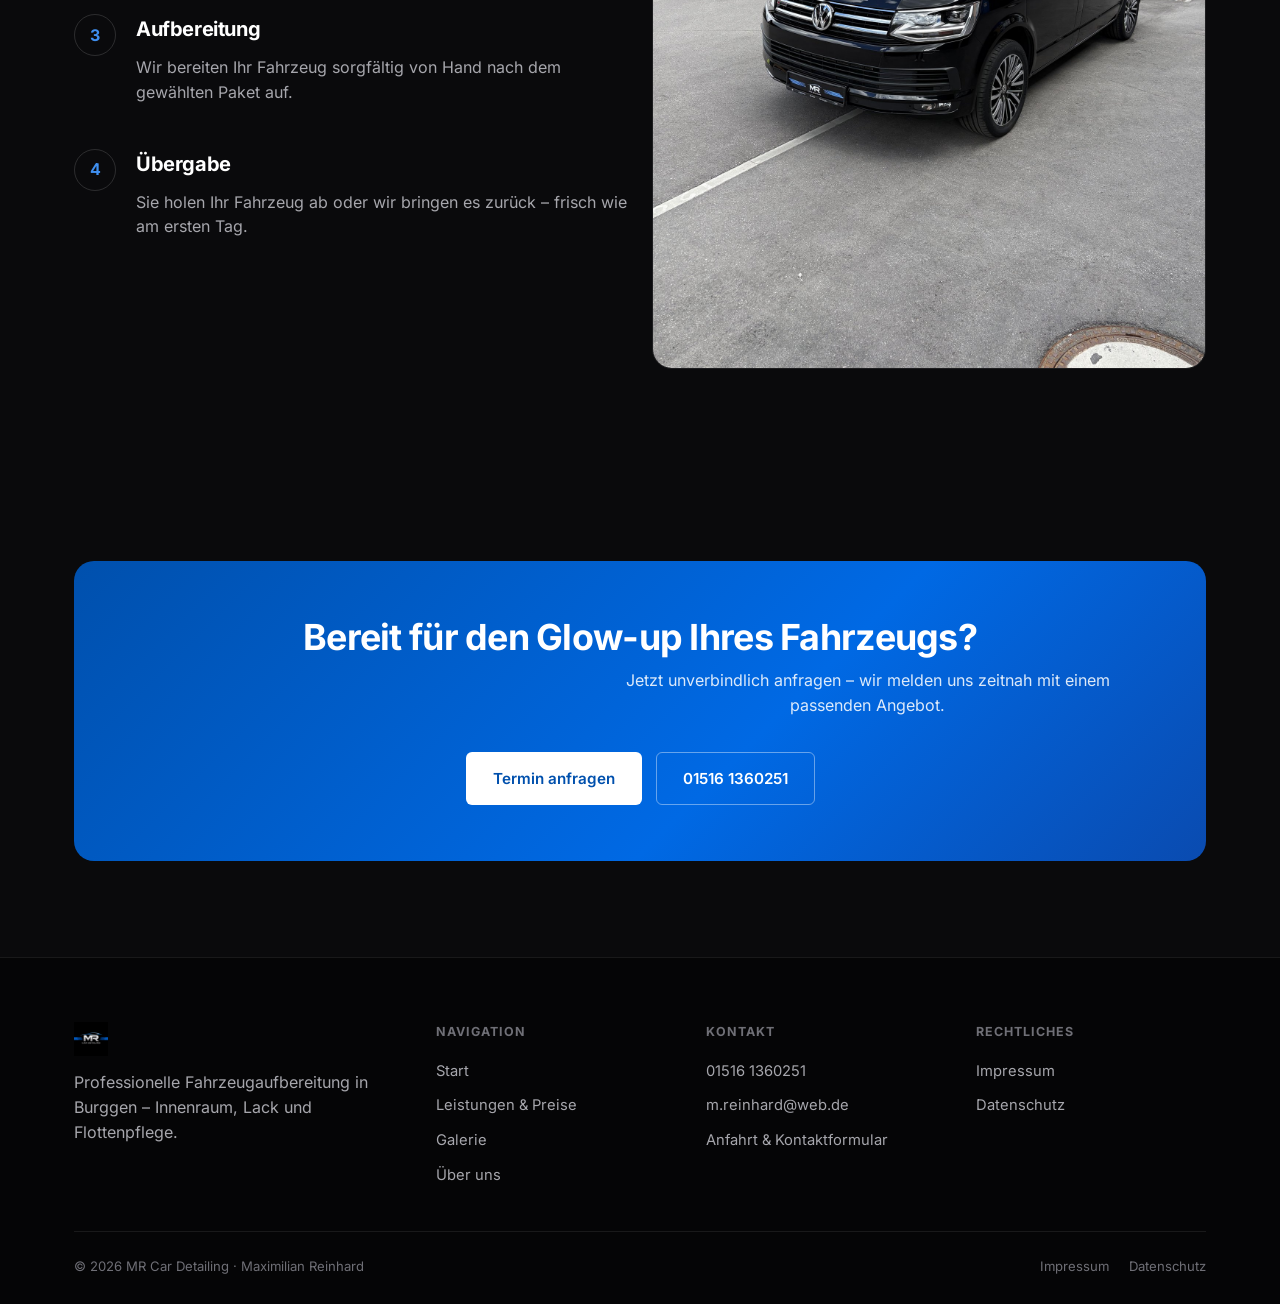
==== commit 717e5f3a: "Swap homepage hero image to BMW showroom shot Replaces the workshop photo with the new BMW 1er in fr" ====
--- a/index.html
+++ b/index.html
@@ -71,7 +71,7 @@
 
   <section class="hero">
     <div class="hero-bg">
-      <img src="assets/img/hero/werkstatt-1.jpg" alt="Frisch aufbereitetes Fahrzeug in der Werkstatt von MR Car Detailing">
+      <img src="assets/img/hero/bmw-showroom.jpg" alt="Aufbereiteter BMW 1er vor dem MR Car Detailing Logo im Showroom" style="object-position: center 45%;">
     </div>
     <div class="container hero-content">
       <span class="eyebrow">MR Car Detailing · Burggen</span>
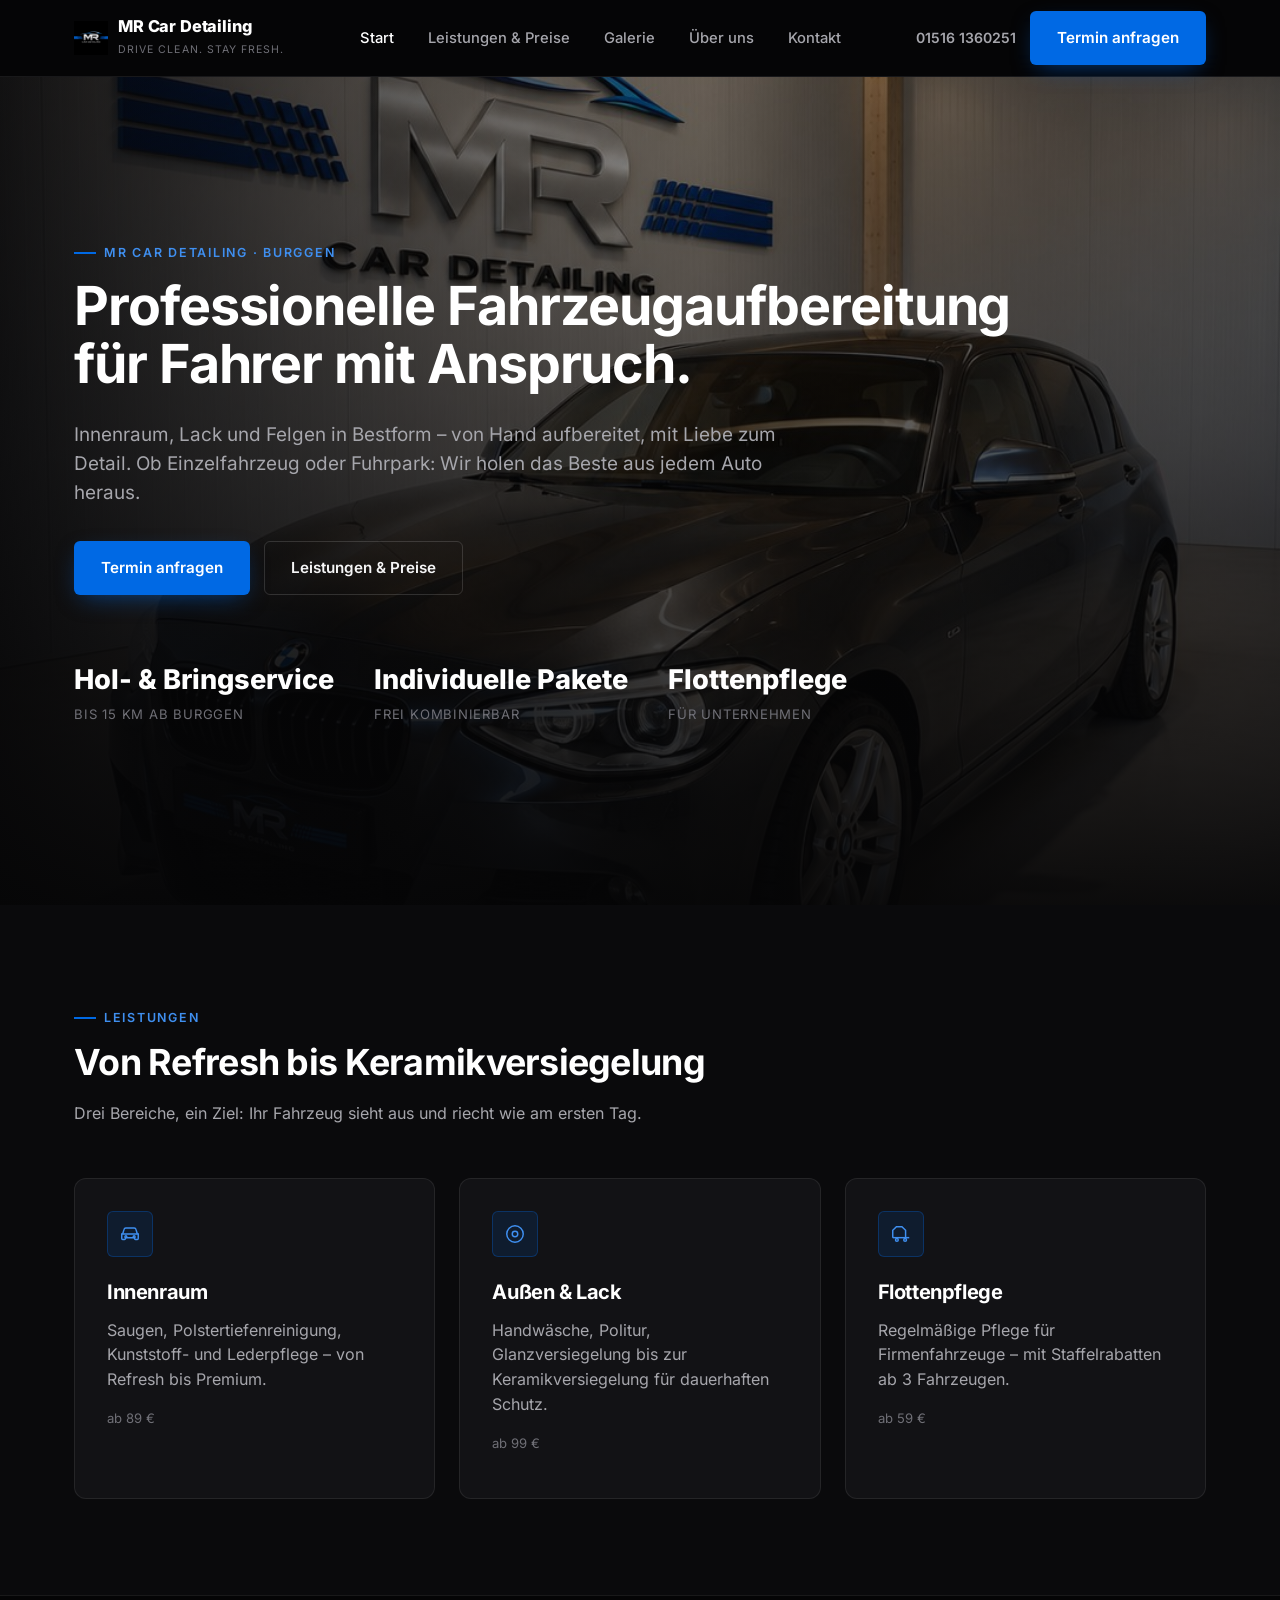
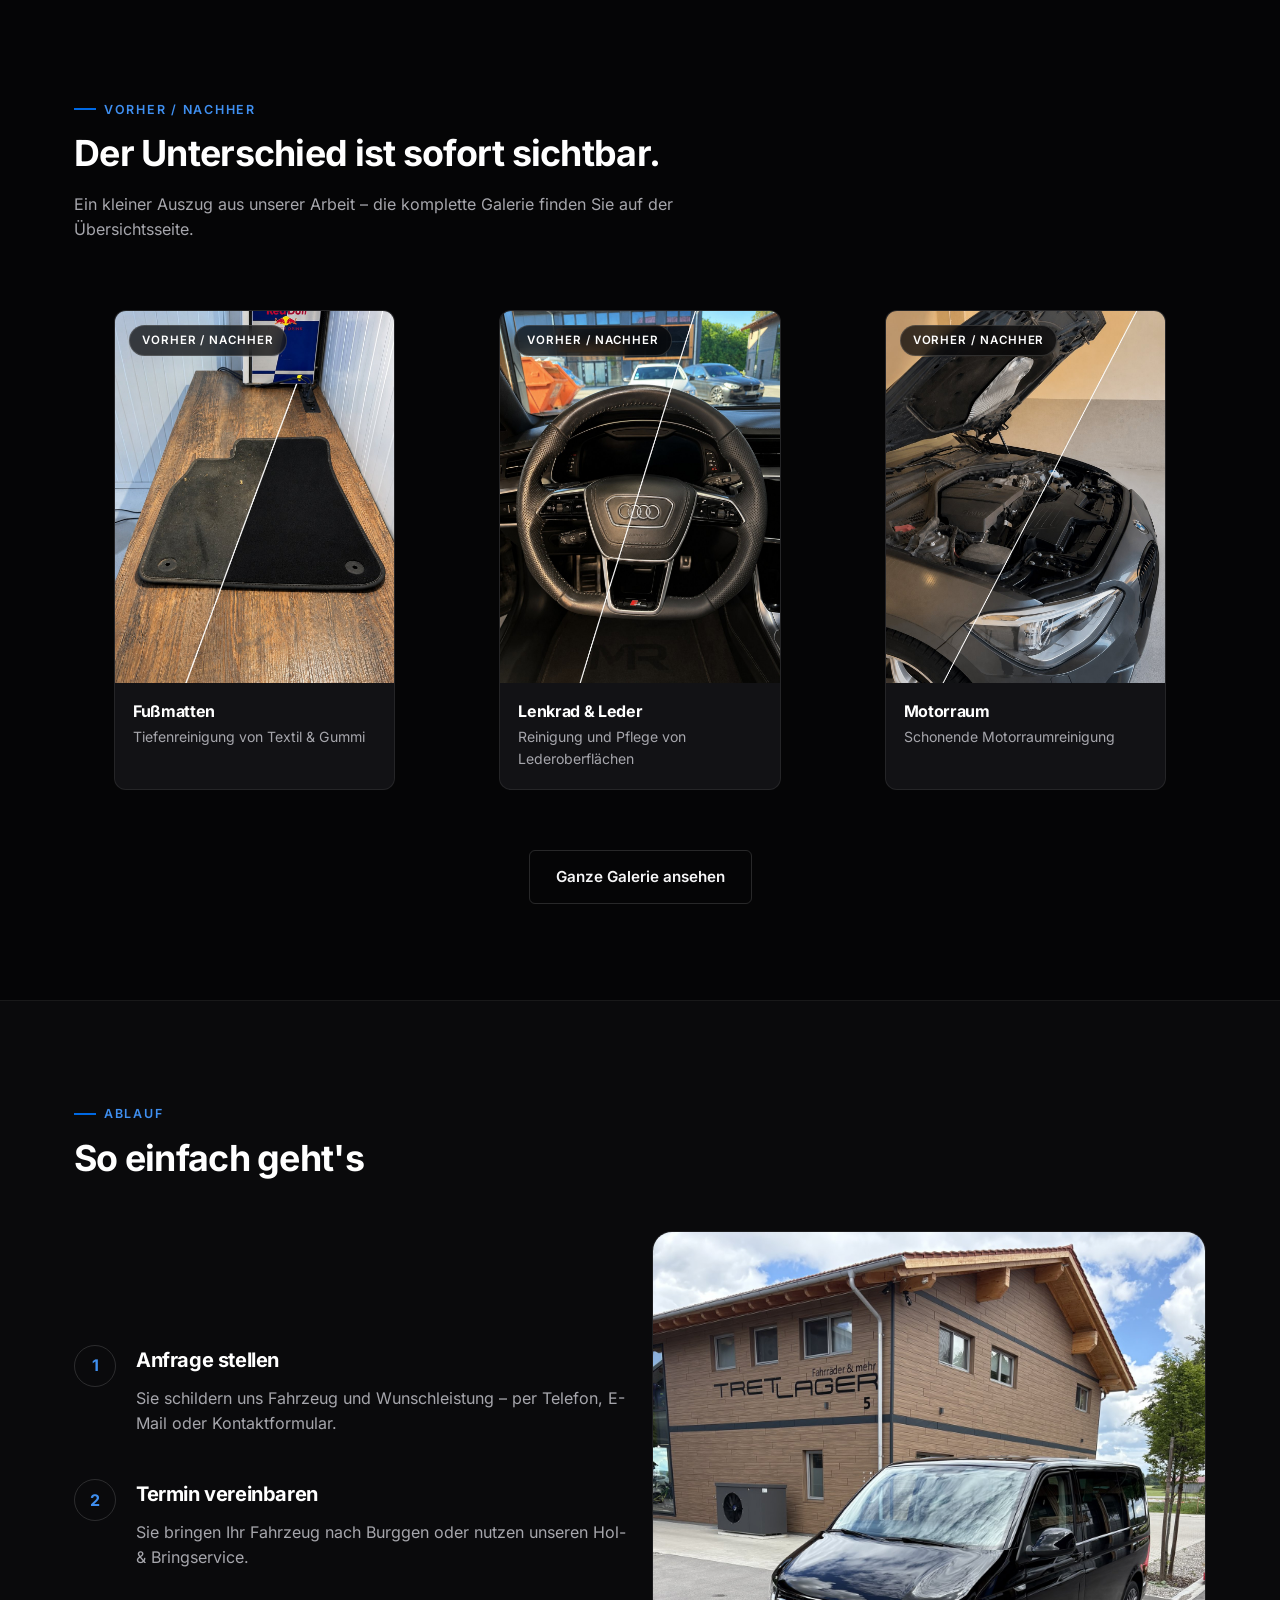
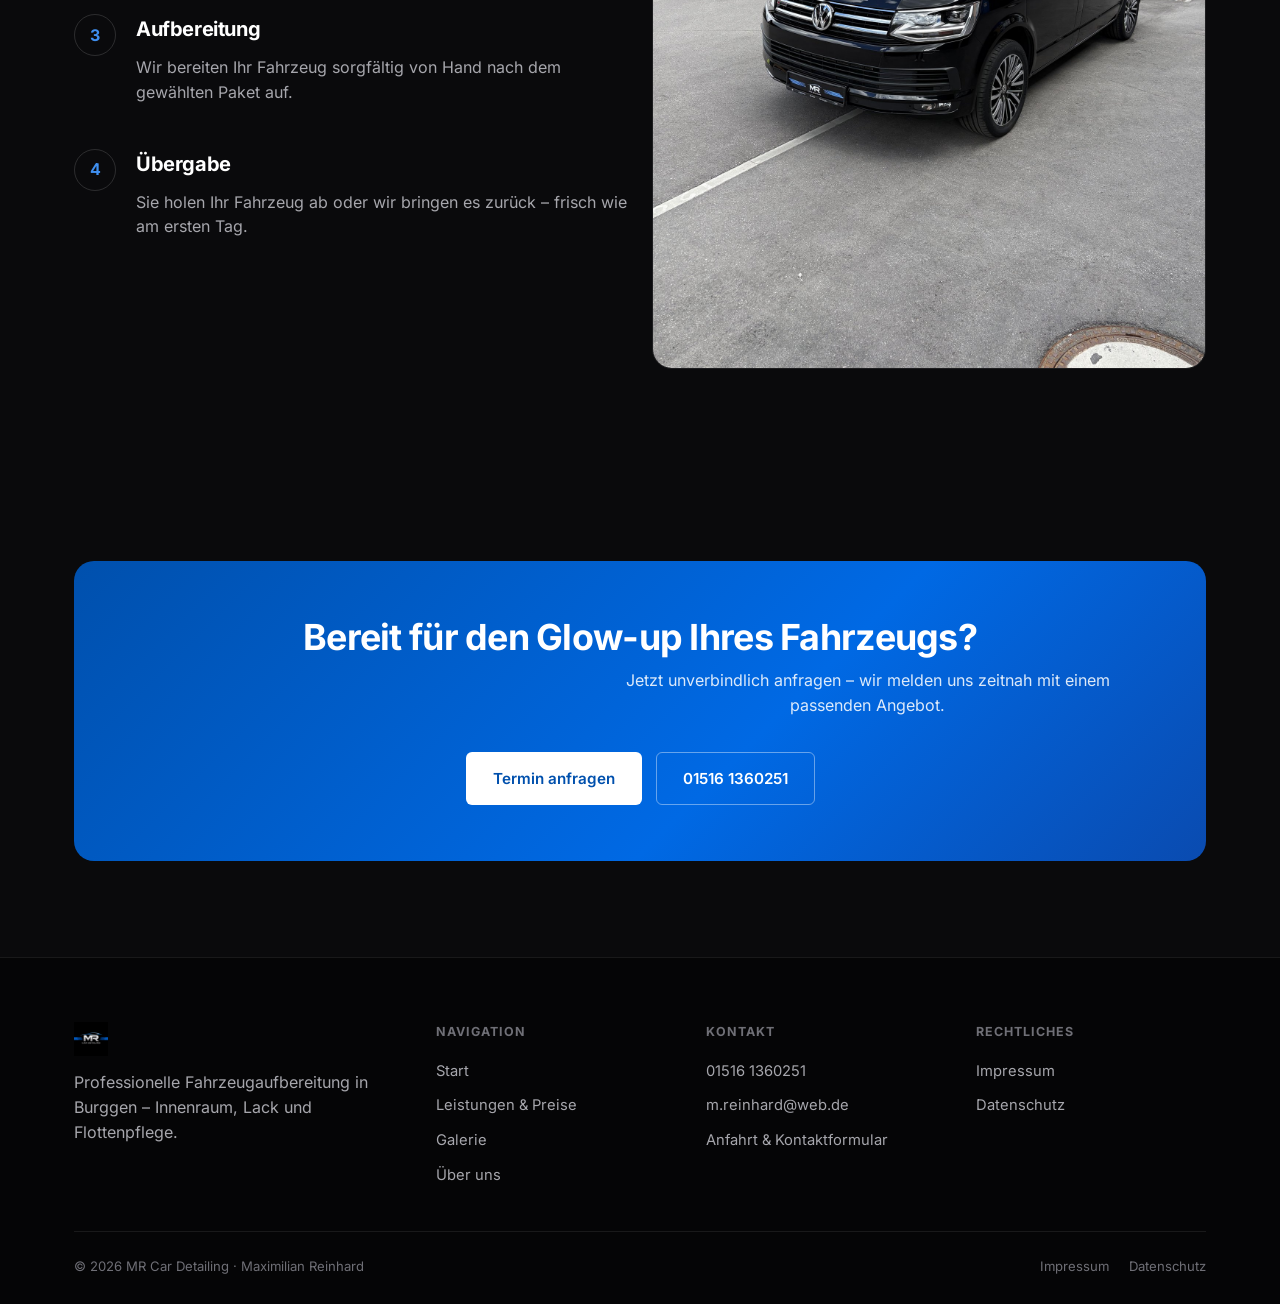
==== commit b2389cb9: "Tune hero image framing so the wall logo stays visible Previous object-position (45%) got clipped by" ====
--- a/index.html
+++ b/index.html
@@ -71,7 +71,7 @@
 
   <section class="hero">
     <div class="hero-bg">
-      <img src="assets/img/hero/bmw-showroom.jpg" alt="Aufbereiteter BMW 1er vor dem MR Car Detailing Logo im Showroom" style="object-position: center 45%;">
+      <img src="assets/img/hero/bmw-showroom.jpg" alt="Aufbereiteter BMW 1er vor dem MR Car Detailing Logo im Showroom" style="object-position: center 40%;">
     </div>
     <div class="container hero-content">
       <span class="eyebrow">MR Car Detailing · Burggen</span>
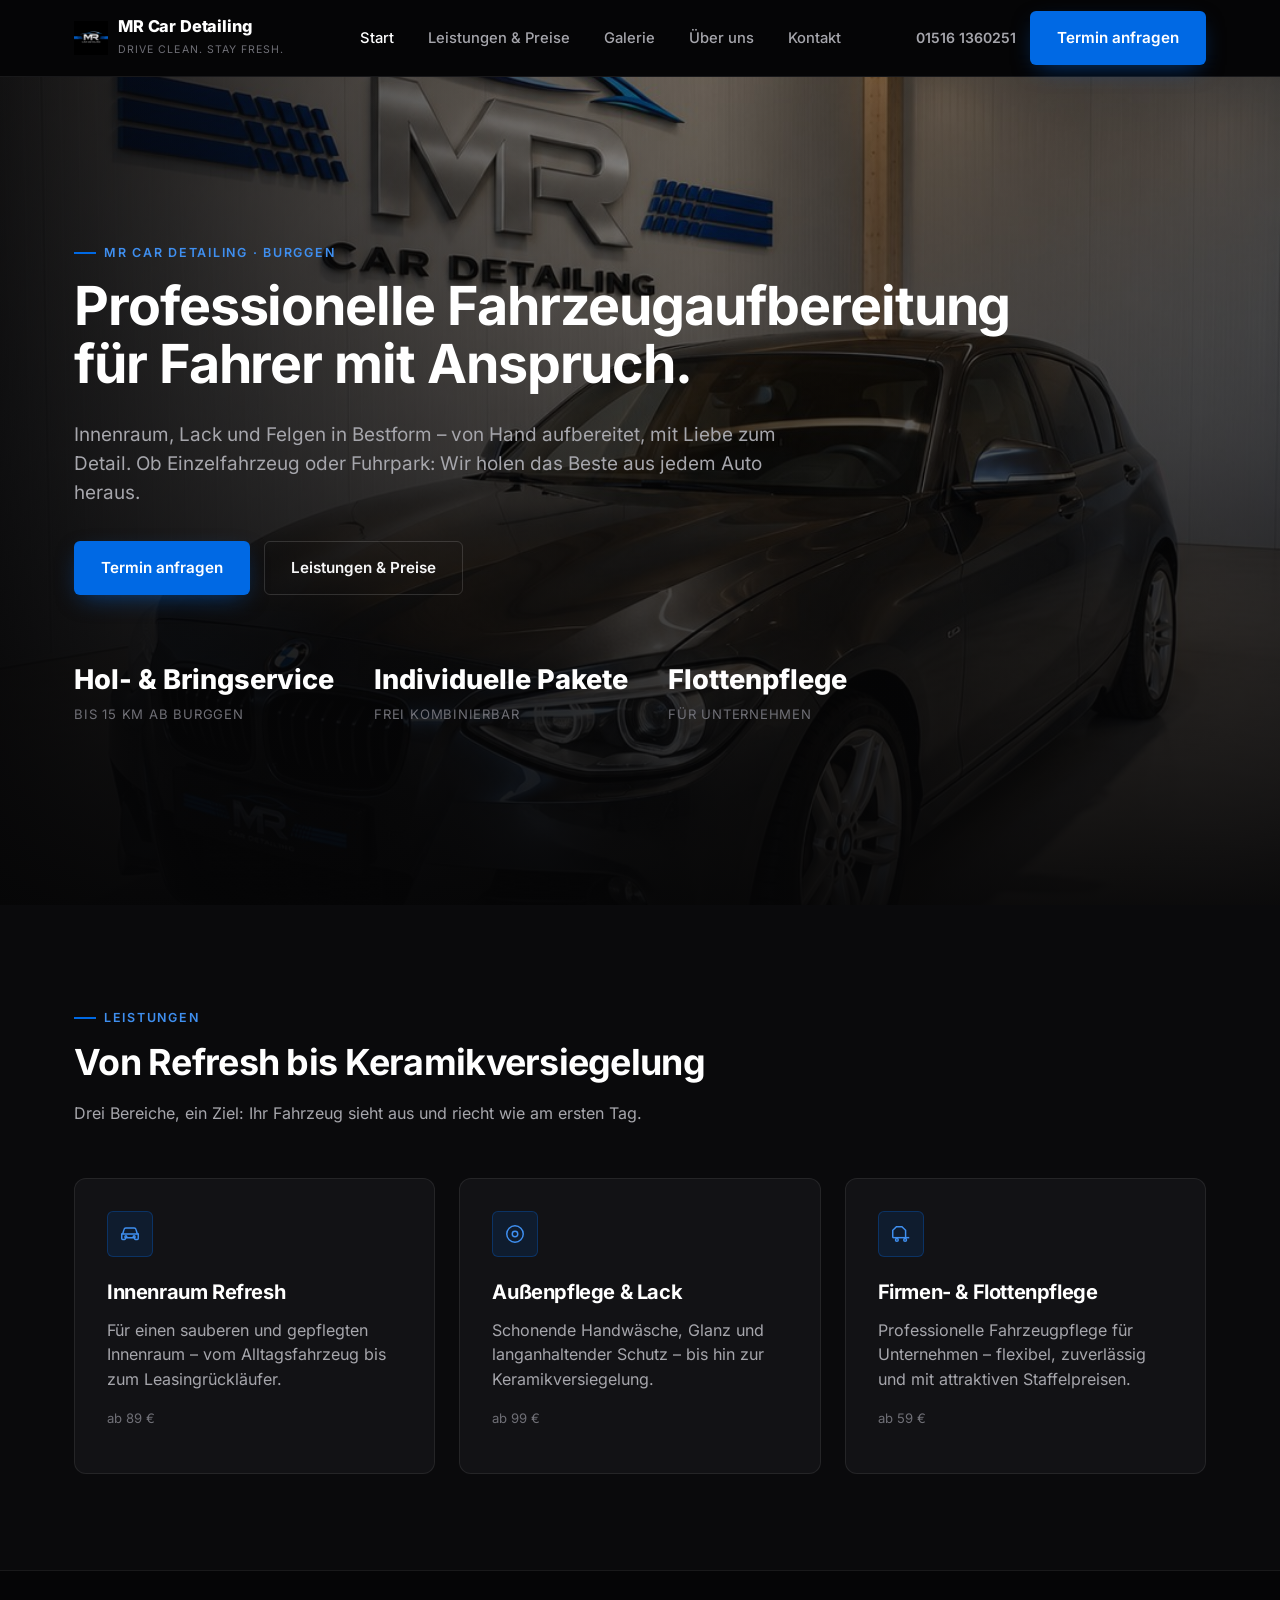
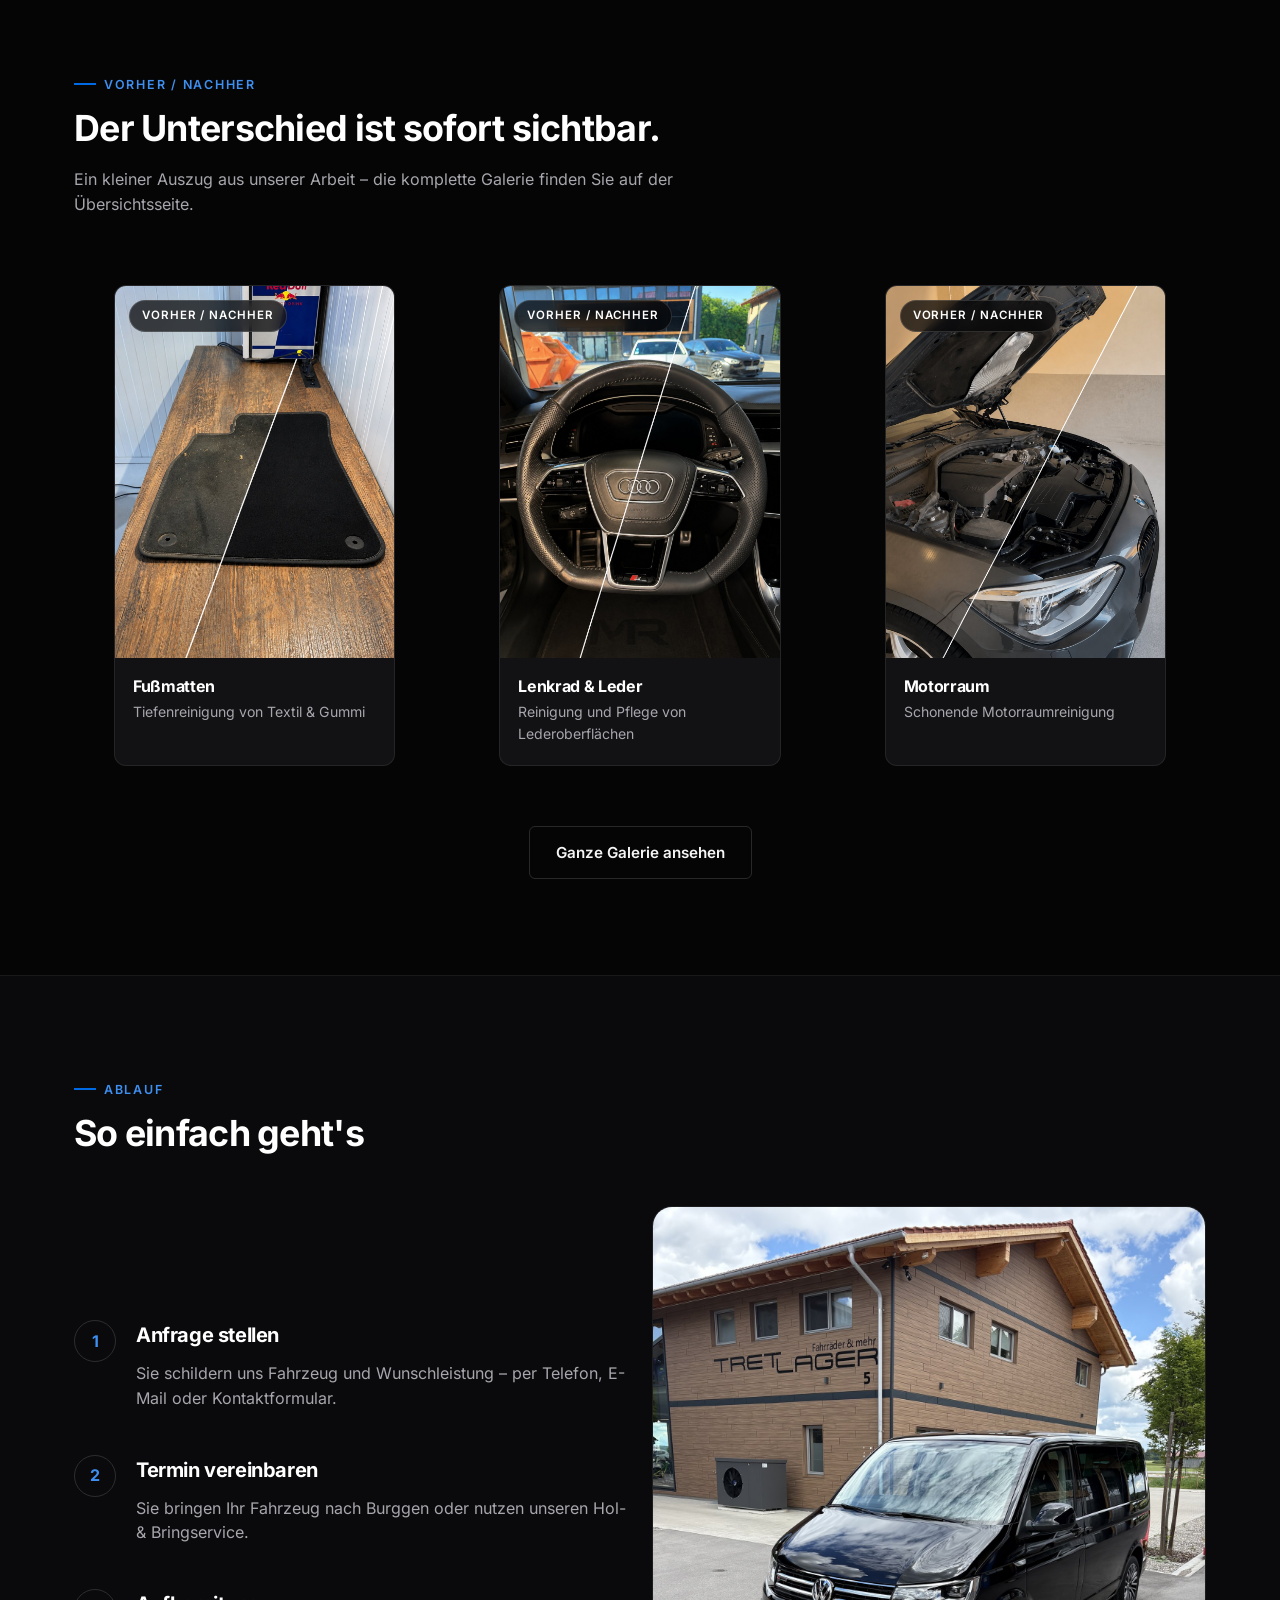
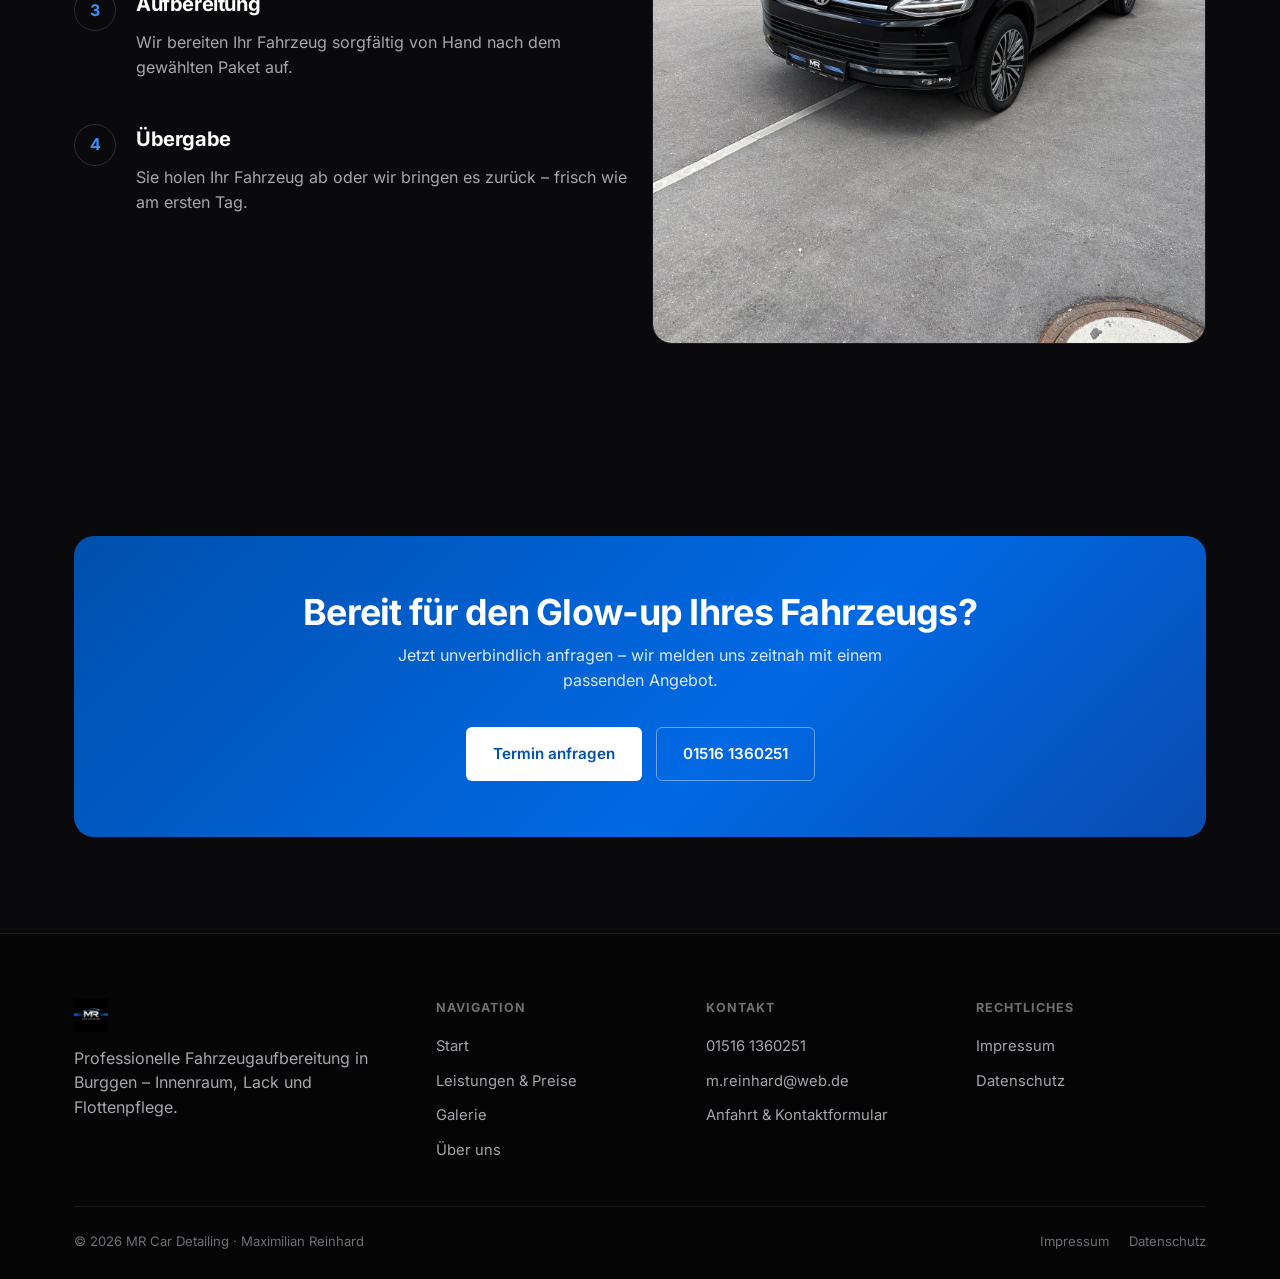
==== commit 99d71153: "Kleinere Scheinwerferbilder, CTA-Texte zentriert, neue Leistungen-Texte" ====
--- a/index.html
+++ b/index.html
@@ -101,24 +101,24 @@
           <div class="icon-badge">
             <svg viewBox="0 0 24 24" fill="none" stroke="currentColor" stroke-width="1.6"><path d="M4 12l1.5-5A2 2 0 0 1 7.4 5.5h9.2A2 2 0 0 1 18.5 7l1.5 5"/><path d="M3 12h18v5a1 1 0 0 1-1 1h-2a1 1 0 0 1-1-1v-1H7v1a1 1 0 0 1-1 1H4a1 1 0 0 1-1-1v-5Z"/><circle cx="7.5" cy="15" r="1"/><circle cx="16.5" cy="15" r="1"/></svg>
           </div>
-          <h3>Innenraum</h3>
-          <p>Saugen, Polstertiefenreinigung, Kunststoff- und Lederpflege – von Refresh bis Premium.</p>
+          <h3>Innenraum Refresh</h3>
+          <p>Für einen sauberen und gepflegten Innenraum – vom Alltagsfahrzeug bis zum Leasingrückläufer.</p>
           <p class="price-note">ab 89 €</p>
         </div>
         <div class="card">
           <div class="icon-badge">
             <svg viewBox="0 0 24 24" fill="none" stroke="currentColor" stroke-width="1.6"><circle cx="12" cy="12" r="9"/><circle cx="12" cy="12" r="3"/></svg>
           </div>
-          <h3>Außen &amp; Lack</h3>
-          <p>Handwäsche, Politur, Glanzversiegelung bis zur Keramikversiegelung für dauerhaften Schutz.</p>
+          <h3>Außenpflege &amp; Lack</h3>
+          <p>Schonende Handwäsche, Glanz und langanhaltender Schutz – bis hin zur Keramikversiegelung.</p>
           <p class="price-note">ab 99 €</p>
         </div>
         <div class="card">
           <div class="icon-badge">
             <svg viewBox="0 0 24 24" fill="none" stroke="currentColor" stroke-width="1.6"><path d="M3 16V8l4-4h6l4 4v8"/><path d="M3 16h18"/><circle cx="7.5" cy="18.5" r="1.5"/><circle cx="16.5" cy="18.5" r="1.5"/></svg>
           </div>
-          <h3>Flottenpflege</h3>
-          <p>Regelmäßige Pflege für Firmenfahrzeuge – mit Staffelrabatten ab 3 Fahrzeugen.</p>
+          <h3>Firmen- &amp; Flottenpflege</h3>
+          <p>Professionelle Fahrzeugpflege für Unternehmen – flexibel, zuverlässig und mit attraktiven Staffelpreisen.</p>
           <p class="price-note">ab 59 €</p>
         </div>
       </div>
--- a/assets/css/style.css
+++ b/assets/css/style.css
@@ -424,7 +424,7 @@
   overflow: hidden;
 }
 .cta-band h2 { color: #fff; margin-bottom: 10px; }
-.cta-band p { color: rgba(255,255,255,0.86); max-width: 52ch; margin-inline: auto 1.4em; }
+.cta-band p { color: rgba(255,255,255,0.86); max-width: 52ch; margin: 0 auto 1.4em; text-align: center; }
 .cta-band .btn-primary { background: #fff; color: var(--brand-blue-dark); box-shadow: none; }
 .cta-band .btn-primary:hover { background: var(--chrome-100); }
 .cta-band .btn-ghost { border-color: rgba(255,255,255,0.4); color: #fff; }
@@ -529,6 +529,66 @@
 textarea { resize: vertical; min-height: 120px; }
 .form-note { font-size: 0.8rem; color: var(--fg-faint); }
 
+/* ---------- Vehicle cards ---------- */
+.vehicle-card {
+  position: relative;
+  display: block;
+  border-radius: var(--radius-md);
+  overflow: hidden;
+  border: 1px solid var(--border-hairline);
+  background: var(--bg-elevated);
+  aspect-ratio: 4/5;
+}
+.vehicle-card img {
+  width: 100%;
+  height: 100%;
+  object-fit: cover;
+  transition: transform .5s var(--ease);
+}
+.vehicle-card:hover img { transform: scale(1.06); }
+.vehicle-card::after {
+  content: "";
+  position: absolute;
+  inset: 0;
+  background: linear-gradient(180deg, rgba(5,5,6,0) 40%, rgba(5,5,6,0.88) 100%);
+}
+.vehicle-card-body {
+  position: absolute;
+  left: 0; right: 0; bottom: 0;
+  padding: 22px;
+  z-index: 1;
+}
+.vehicle-card-body h3 { color: #fff; margin-bottom: 4px; font-size: 1.15rem; }
+.vehicle-card-body p { margin: 0; font-size: 0.86rem; color: var(--fg-muted); }
+.vehicle-card-arrow {
+  position: absolute;
+  top: 18px; right: 18px;
+  z-index: 1;
+  width: 38px; height: 38px;
+  border-radius: 50%;
+  background: rgba(5,5,6,0.6);
+  backdrop-filter: blur(6px);
+  border: 1px solid var(--border-hairline-strong);
+  display: flex; align-items: center; justify-content: center;
+  color: #fff;
+  transition: background .25s var(--ease), transform .25s var(--ease);
+}
+.vehicle-card:hover .vehicle-card-arrow { background: var(--brand-blue); transform: rotate(45deg); }
+.vehicle-card-arrow svg { width: 16px; height: 16px; }
+
+/* ---------- Vehicle detail page ---------- */
+.vehicle-hero {
+  display: grid;
+  grid-template-columns: 1.4fr 1fr;
+  gap: 20px;
+}
+.vehicle-hero .wide-figure:first-child { grid-row: span 2; }
+@media (max-width: 860px) {
+  .vehicle-hero { grid-template-columns: 1fr; }
+  .vehicle-hero .wide-figure:first-child { grid-row: auto; }
+}
+.vehicle-meta { display: flex; flex-wrap: wrap; gap: 10px; margin: 18px 0 28px; }
+
 /* ---------- Utilities ---------- */
 .mt-0 { margin-top: 0; }
 .text-center { text-align: center; }
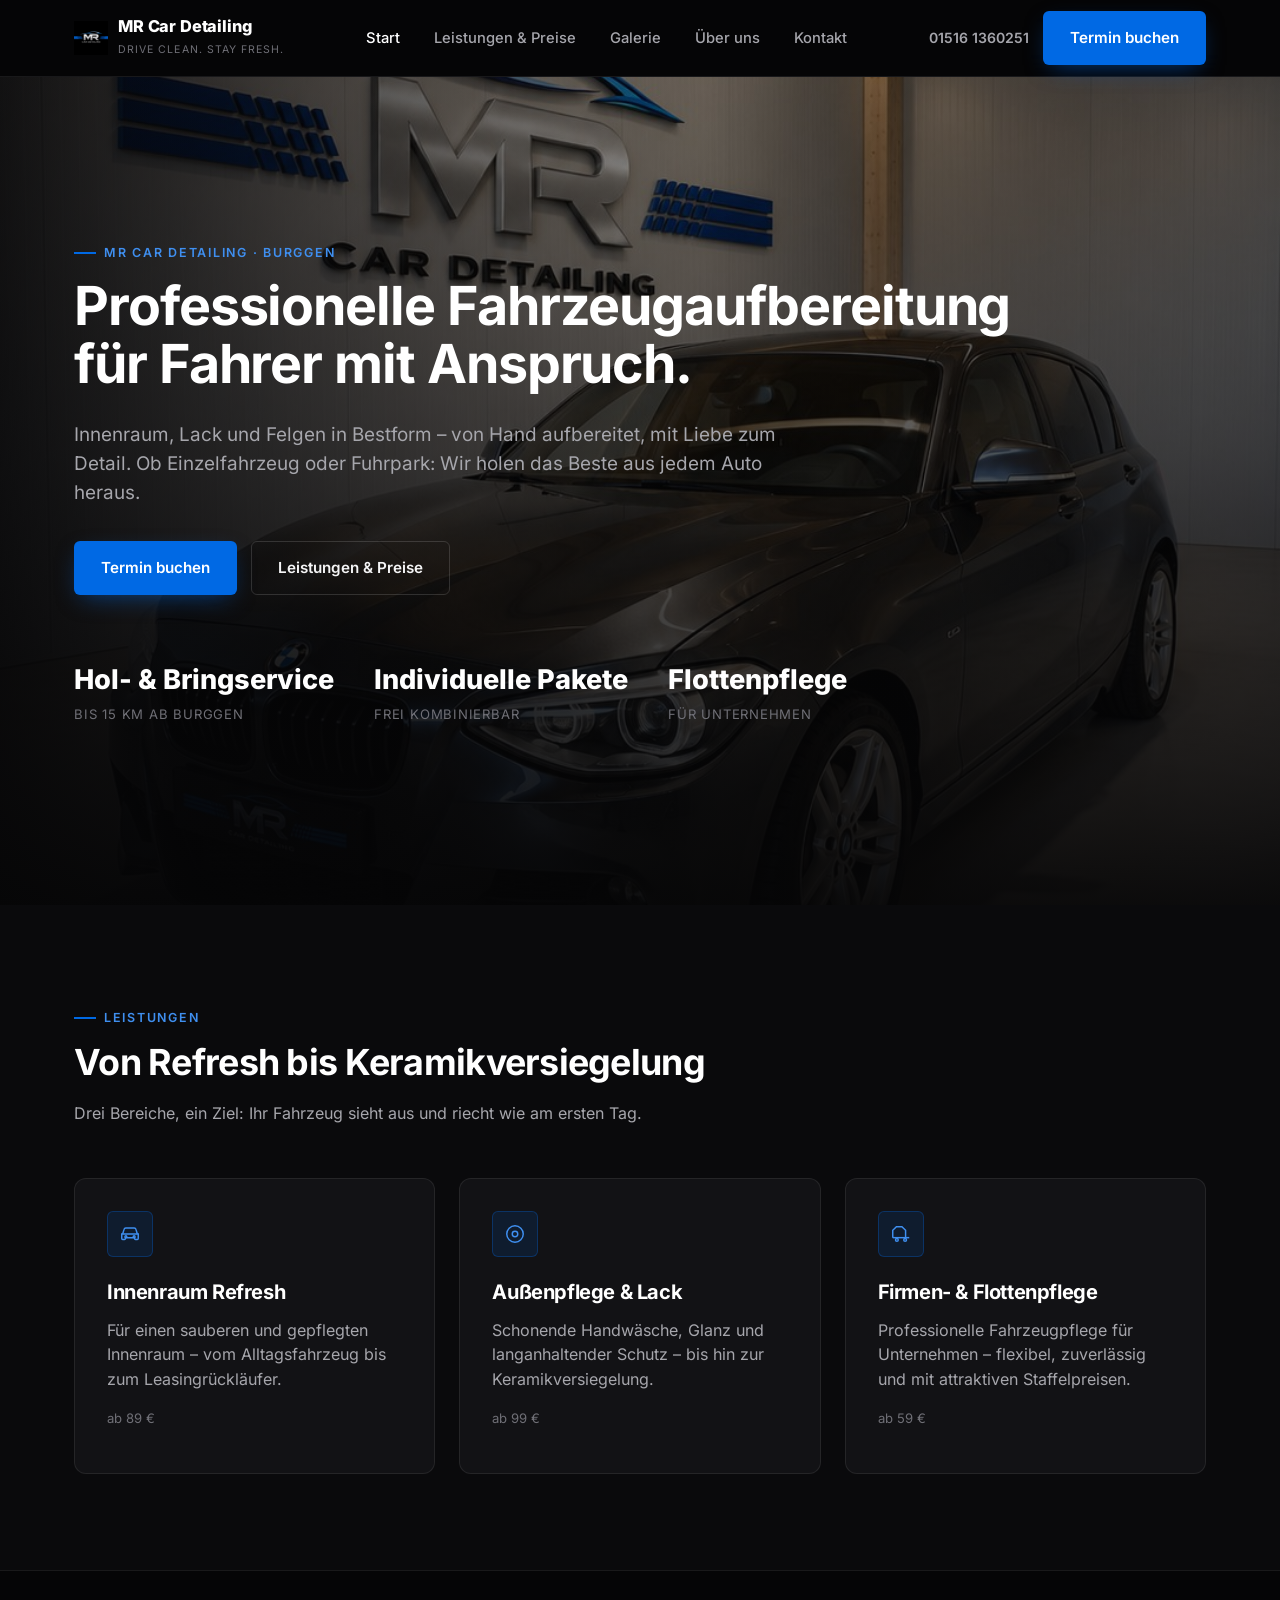
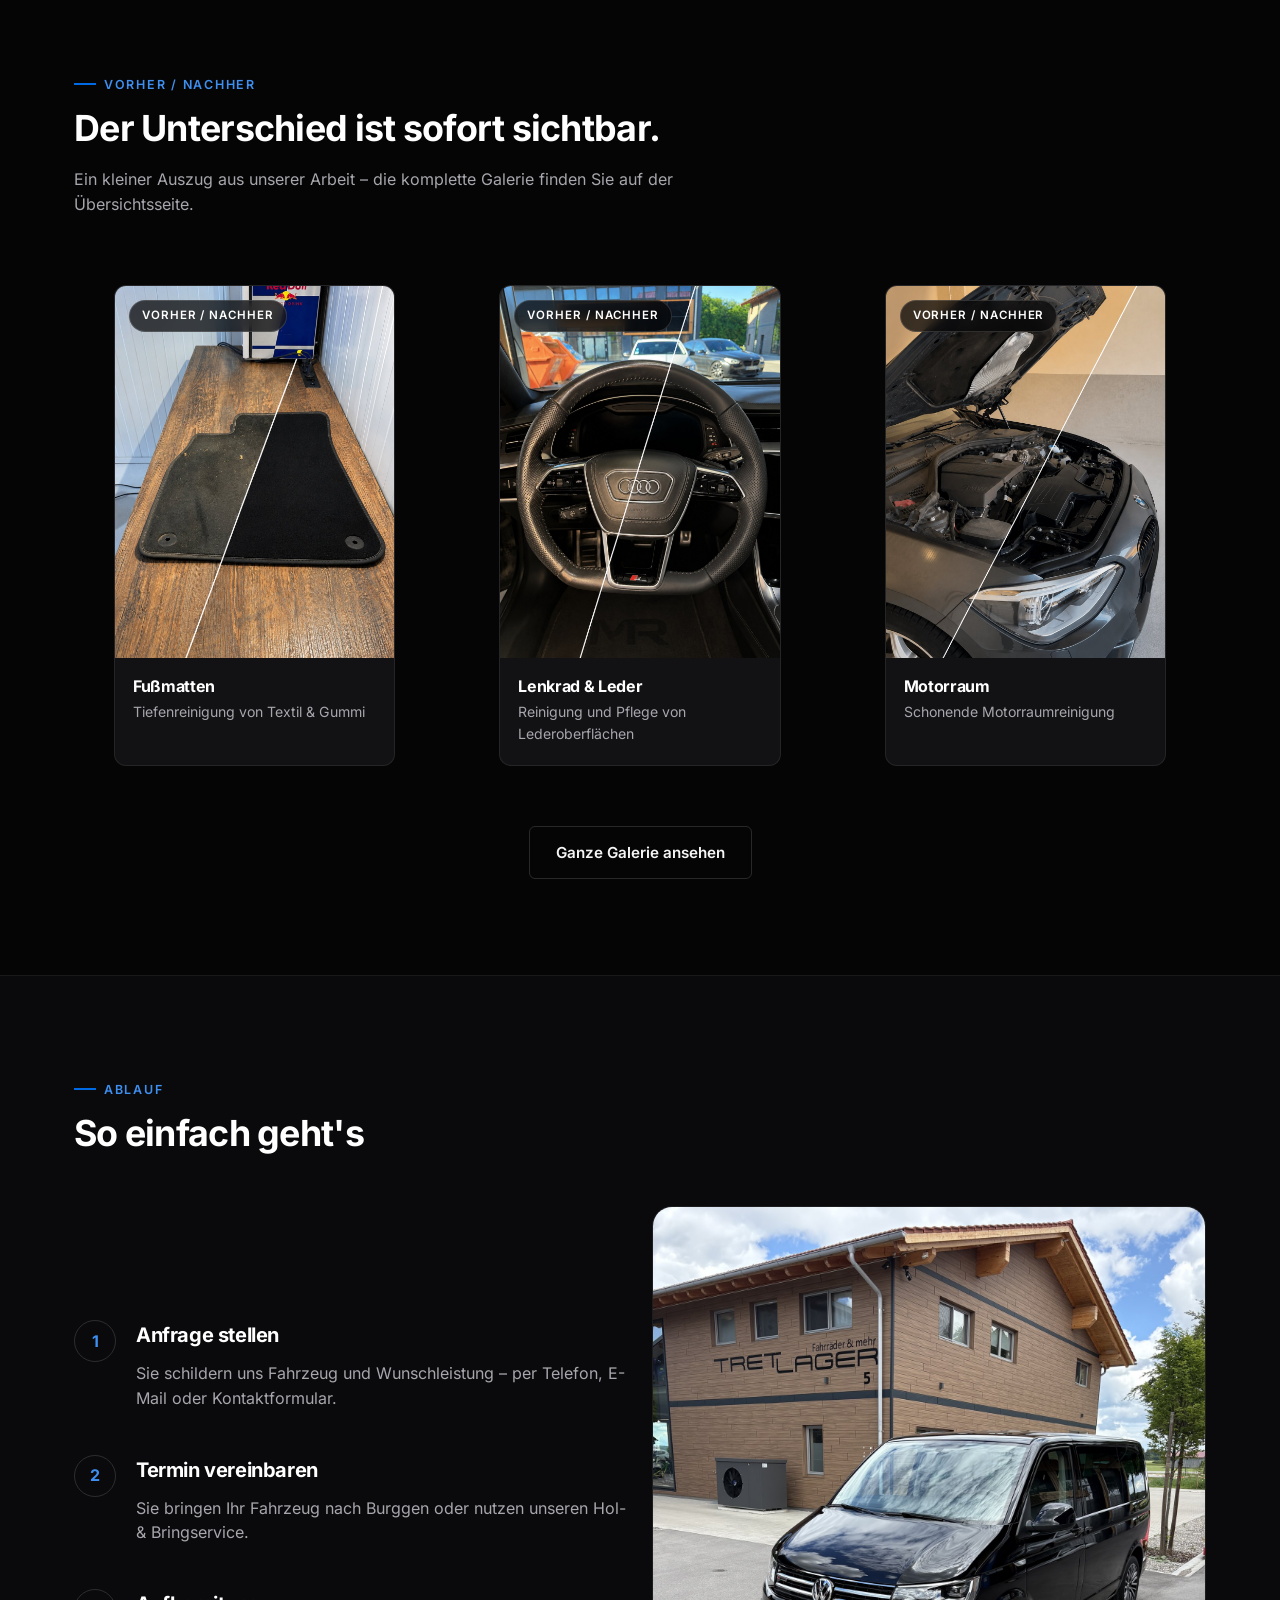
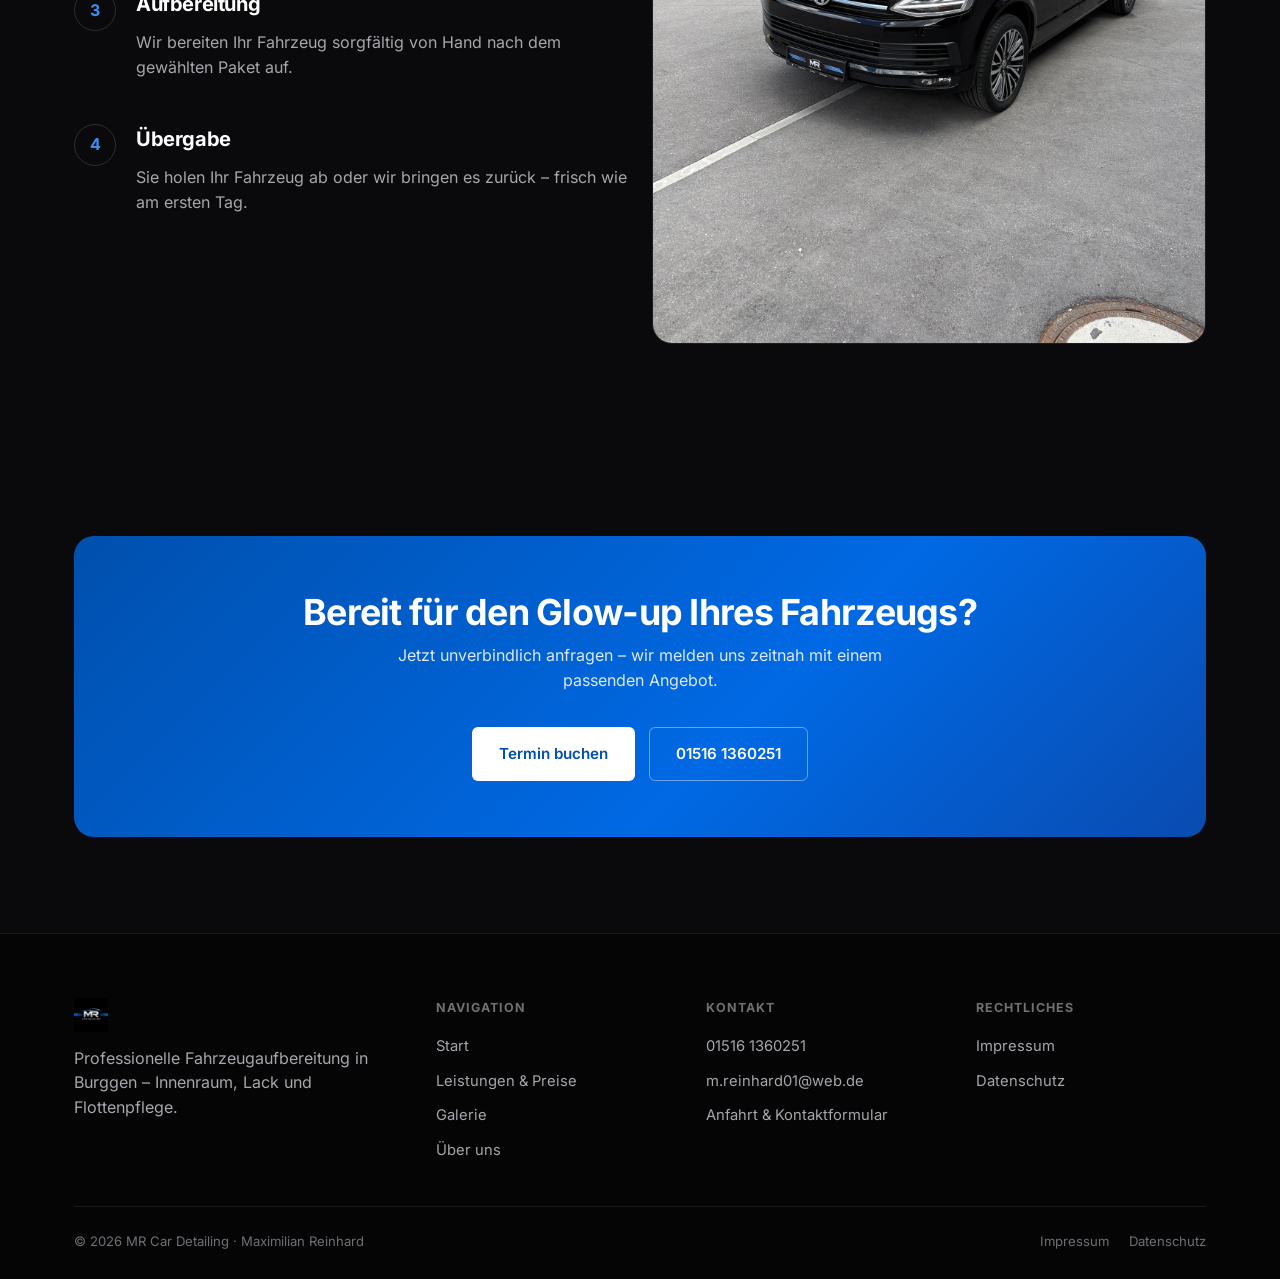
==== commit b16cbdaa: "E-Mail-Adresse auf m.reinhard01@web.de aktualisiert, Termin anfragen zu Termin buchen geändert" ====
--- a/index.html
+++ b/index.html
@@ -15,7 +15,7 @@
   "name": "MR Car Detailing",
   "image": "assets/img/logo/logo-dark.png",
   "telephone": "+4915161360251",
-  "email": "m.reinhard@web.de",
+  "email": "m.reinhard01@web.de",
   "address": {
     "@type": "PostalAddress",
     "streetAddress": "Energiepark 7",
@@ -51,7 +51,7 @@
     </nav>
     <div class="nav-cta">
       <a class="nav-phone" href="tel:+4915161360251">01516 1360251</a>
-      <a class="btn btn-primary" href="kontakt.html">Termin anfragen</a>
+      <a class="btn btn-primary" href="kontakt.html">Termin buchen</a>
       <button class="nav-toggle" aria-label="Menü öffnen" aria-expanded="false">☰</button>
     </div>
   </div>
@@ -78,7 +78,7 @@
       <h1>Professionelle Fahrzeugaufbereitung<br>für Fahrer mit Anspruch.</h1>
       <p class="lede">Innenraum, Lack und Felgen in Bestform – von Hand aufbereitet, mit Liebe zum Detail. Ob Einzelfahrzeug oder Fuhrpark: Wir holen das Beste aus jedem Auto heraus.</p>
       <div class="hero-actions">
-        <a class="btn btn-primary" href="kontakt.html">Termin anfragen</a>
+        <a class="btn btn-primary" href="kontakt.html">Termin buchen</a>
         <a class="btn btn-ghost" href="leistungen-preise.html">Leistungen &amp; Preise</a>
       </div>
       <div class="hero-stats">
@@ -193,7 +193,7 @@
         <h2>Bereit für den Glow-up Ihres Fahrzeugs?</h2>
         <p>Jetzt unverbindlich anfragen – wir melden uns zeitnah mit einem passenden Angebot.</p>
         <div class="hero-actions" style="justify-content:center;">
-          <a class="btn btn-primary" href="kontakt.html">Termin anfragen</a>
+          <a class="btn btn-primary" href="kontakt.html">Termin buchen</a>
           <a class="btn btn-ghost" href="tel:+4915161360251">01516 1360251</a>
         </div>
       </div>
@@ -224,7 +224,7 @@
         <h4>Kontakt</h4>
         <ul>
           <li><a href="tel:+4915161360251">01516 1360251</a></li>
-          <li><a href="mailto:m.reinhard@web.de">m.reinhard@web.de</a></li>
+          <li><a href="mailto:m.reinhard01@web.de">m.reinhard01@web.de</a></li>
           <li><a href="kontakt.html">Anfahrt &amp; Kontaktformular</a></li>
         </ul>
       </div>
--- a/assets/css/style.css
+++ b/assets/css/style.css
@@ -137,27 +137,35 @@
   background: rgba(5, 5, 6, 0.78);
   backdrop-filter: blur(14px) saturate(140%);
   border-bottom: 1px solid var(--border-hairline);
-}
+  transition: transform 0.3s ease;
+}
+.site-header.header-hidden { transform: translateY(-100%); }
 .site-header .container {
   display: flex;
   align-items: center;
   justify-content: space-between;
   height: 76px;
 }
-.brand { display: flex; align-items: center; gap: 10px; }
-.brand img { height: 34px; width: auto; }
+.brand { display: flex; align-items: center; gap: 10px; min-width: 0; }
+.brand img { height: 34px; width: auto; flex-shrink: 0; }
 .brand-name {
   font-weight: 800;
   font-size: 1.02rem;
   letter-spacing: -0.01em;
   color: #fff;
   line-height: 1.1;
+  white-space: nowrap;
+  overflow: hidden;
+  text-overflow: ellipsis;
 }
 .brand-tagline {
   font-size: 0.66rem;
   color: var(--fg-faint);
   text-transform: uppercase;
   letter-spacing: 0.1em;
+  white-space: nowrap;
+  overflow: hidden;
+  text-overflow: ellipsis;
 }
 
 .nav-links {
@@ -383,9 +391,15 @@
 }
 .price-table td.name { color: var(--fg); font-weight: 500; }
 .price-note { font-size: 0.82rem; color: var(--fg-faint); margin-top: 4px; }
-
-.price-block { margin-bottom: 40px; }
-.price-block:last-child { margin-bottom: 0; }
+.price-note-list { list-style: none; padding: 0; margin: 6px 0 0; font-size: 0.82rem; color: var(--fg-faint); }
+.price-note-list li { position: relative; padding-left: 14px; line-height: 1.5; }
+.price-note-list li::before { content: "•"; position: absolute; left: 0; color: var(--brand-blue-light); }
+
+.price-table-compare tbody tr { vertical-align: top; }
+.price-table-compare tbody tr:nth-child(2) .price-note-list { min-height: 60px; }
+.price-table-compare tbody tr:nth-child(3) .price-note-list { min-height: 100px; }
+
+.price-block { align-self: start; }
 
 .tag-list { display: flex; flex-wrap: wrap; gap: 10px; margin-top: 18px; }
 .tag-chip {
@@ -471,7 +485,7 @@
 
 /* ---------- Page header (inner pages) ---------- */
 .page-header {
-  padding: 168px 0 64px;
+  padding: 108px 0 48px;
   border-bottom: 1px solid var(--border-hairline);
   background:
     radial-gradient(ellipse 900px 500px at 15% 0%, rgba(0,105,228,0.16), transparent 60%),
@@ -592,4 +606,13 @@
 /* ---------- Utilities ---------- */
 .mt-0 { margin-top: 0; }
 .text-center { text-align: center; }
-.stack { display: flex; flex-direction: column; gap: 6px; }
+.stack { display: flex; flex-direction: column; gap: 6px; min-width: 0; }
+
+@media (max-width: 420px) {
+  .site-header .brand-tagline { display: none; }
+  .site-header .brand-name { font-size: 0.84rem; }
+  .site-header .brand img { height: 28px; }
+  .site-header .nav-cta { gap: 6px; }
+  .site-header .btn-primary { padding: 8px 12px; font-size: 0.78rem; }
+  .site-header .nav-toggle { width: 36px; height: 36px; font-size: 1rem; }
+}
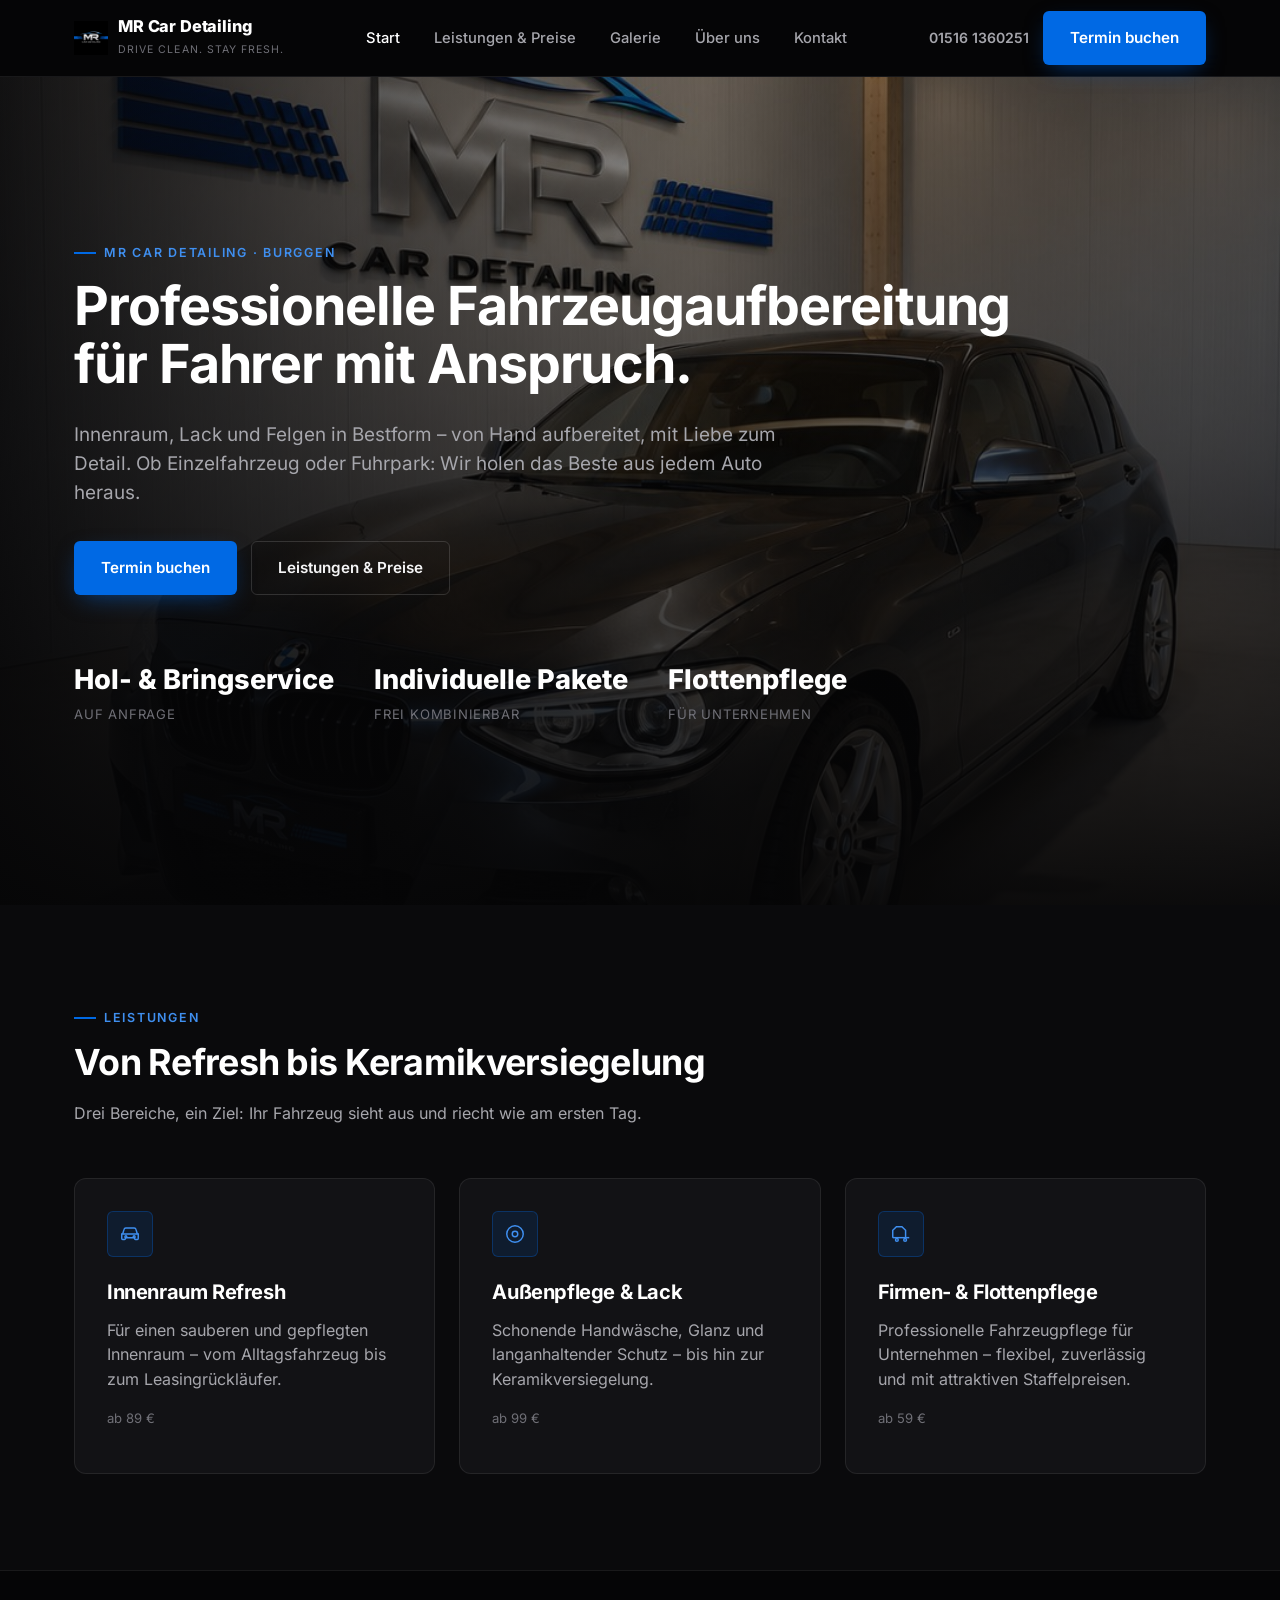
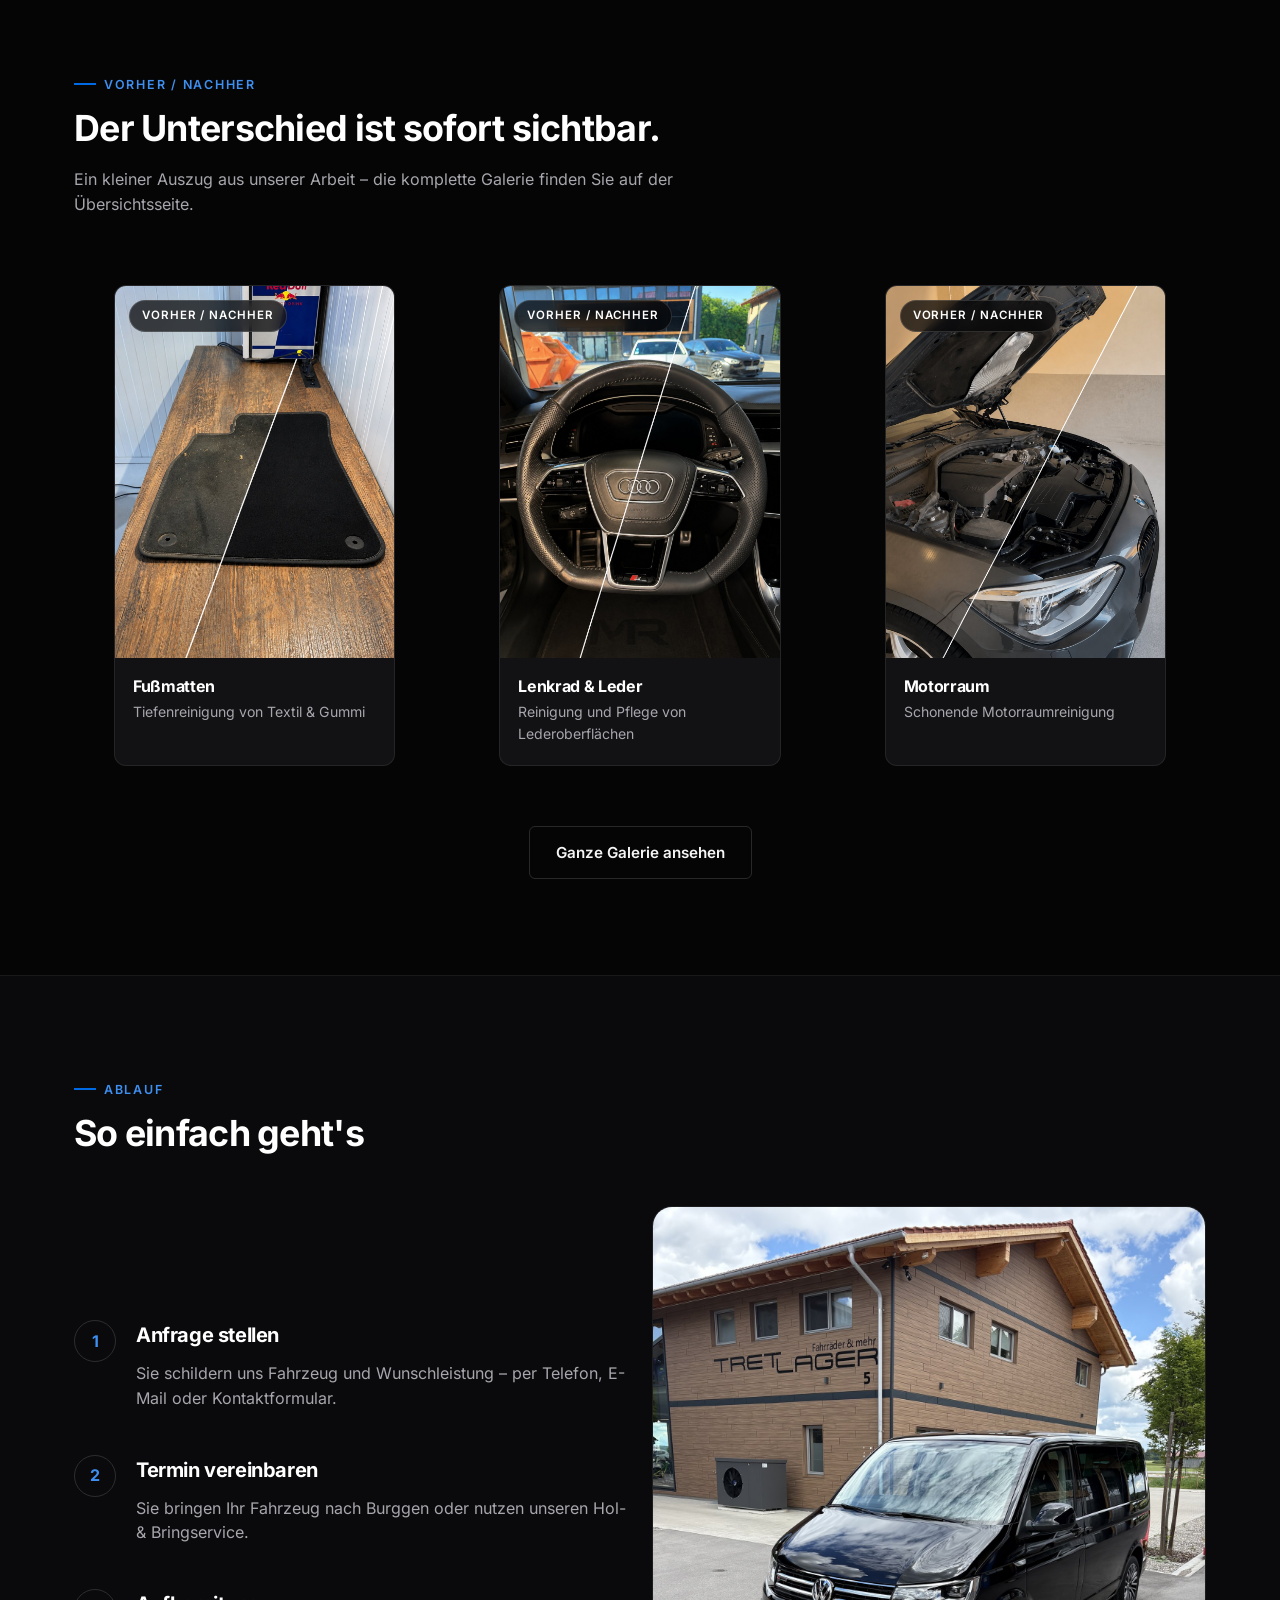
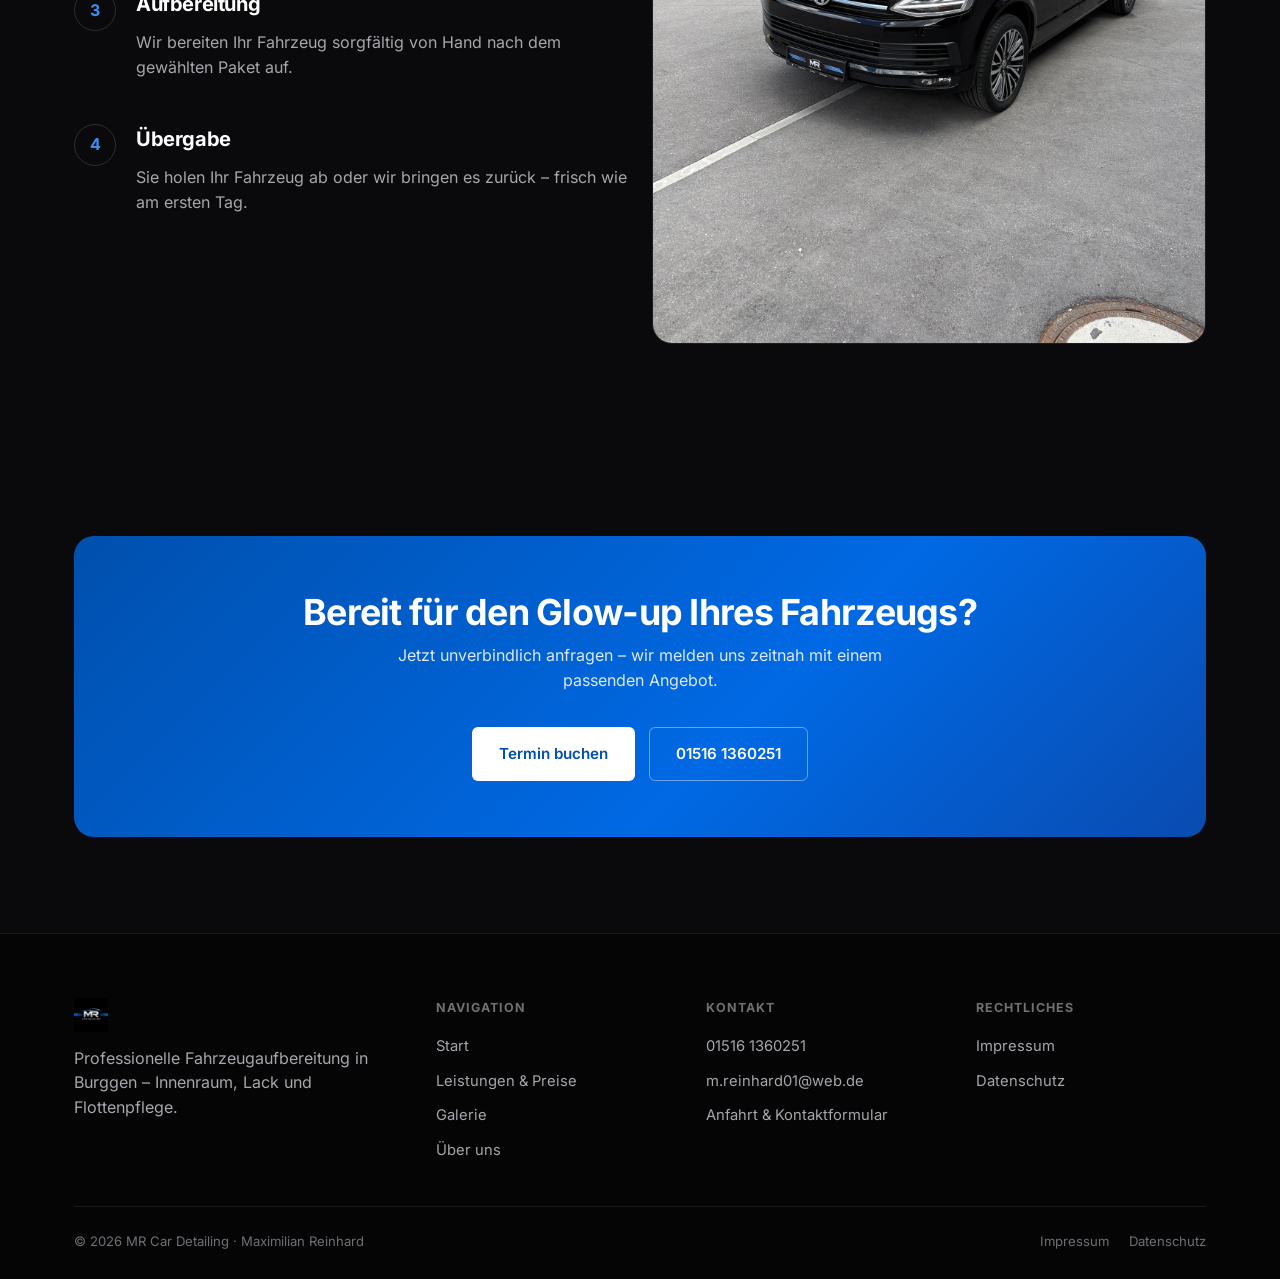
==== commit 18edd058: "One Step ausgeschrieben, Hol- und Bringservice auf Anfrage vereinfacht, CTA-Text zurück zu Jetzt anf" ====
--- a/index.html
+++ b/index.html
@@ -82,7 +82,7 @@
         <a class="btn btn-ghost" href="leistungen-preise.html">Leistungen &amp; Preise</a>
       </div>
       <div class="hero-stats">
-        <div class="hero-stat"><strong>Hol- &amp; Bring­service</strong><span>bis 15 km ab Burggen</span></div>
+        <div class="hero-stat"><strong>Hol- &amp; Bring­service</strong><span>auf Anfrage</span></div>
         <div class="hero-stat"><strong>Individuelle Pakete</strong><span>frei kombinierbar</span></div>
         <div class="hero-stat"><strong>Flottenpflege</strong><span>für Unternehmen</span></div>
       </div>
--- a/assets/css/style.css
+++ b/assets/css/style.css
@@ -542,6 +542,10 @@
 }
 textarea { resize: vertical; min-height: 120px; }
 .form-note { font-size: 0.8rem; color: var(--fg-faint); }
+.form-honeypot { position: absolute; left: -9999px; width: 1px; height: 1px; overflow: hidden; }
+.form-status { font-size: 0.88rem; font-weight: 500; margin: 0; min-height: 0; }
+.form-status.is-success { color: #4ade80; }
+.form-status.is-error { color: #f87171; }
 
 /* ---------- Vehicle cards ---------- */
 .vehicle-card {
